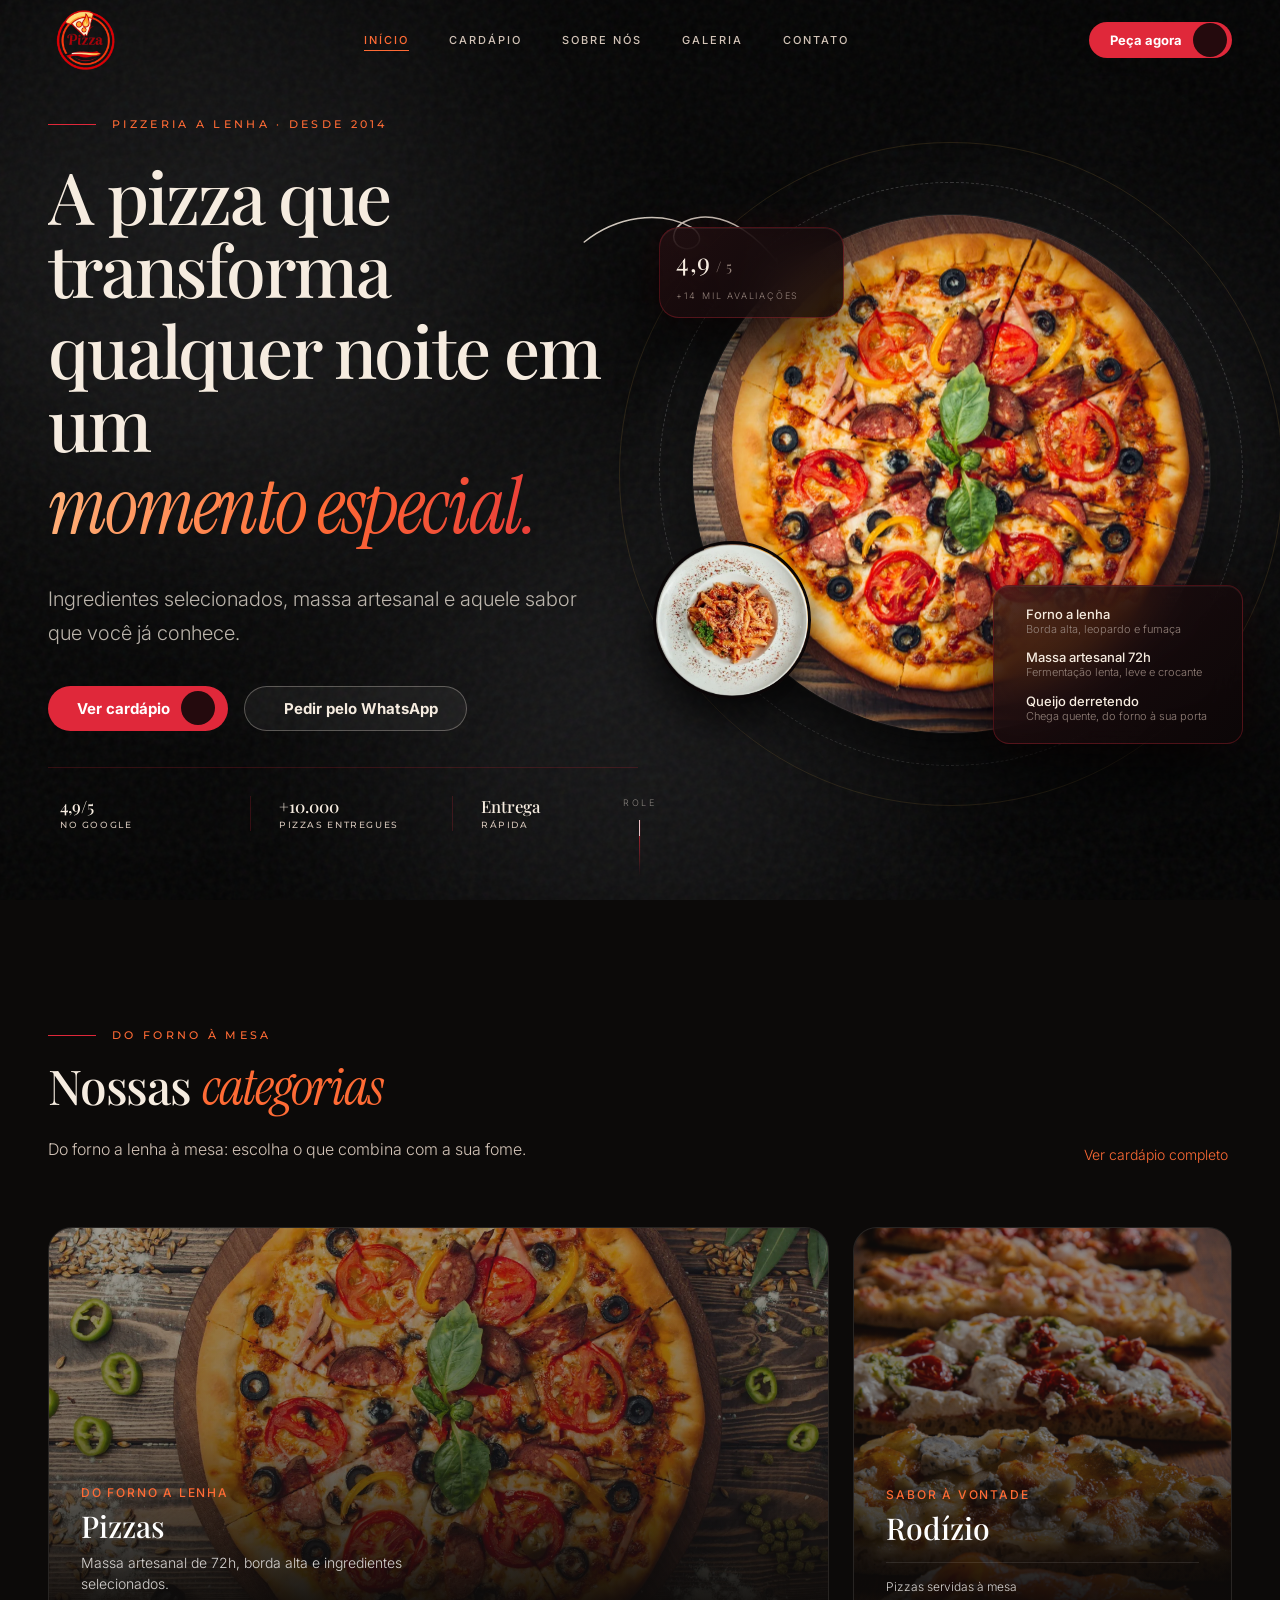
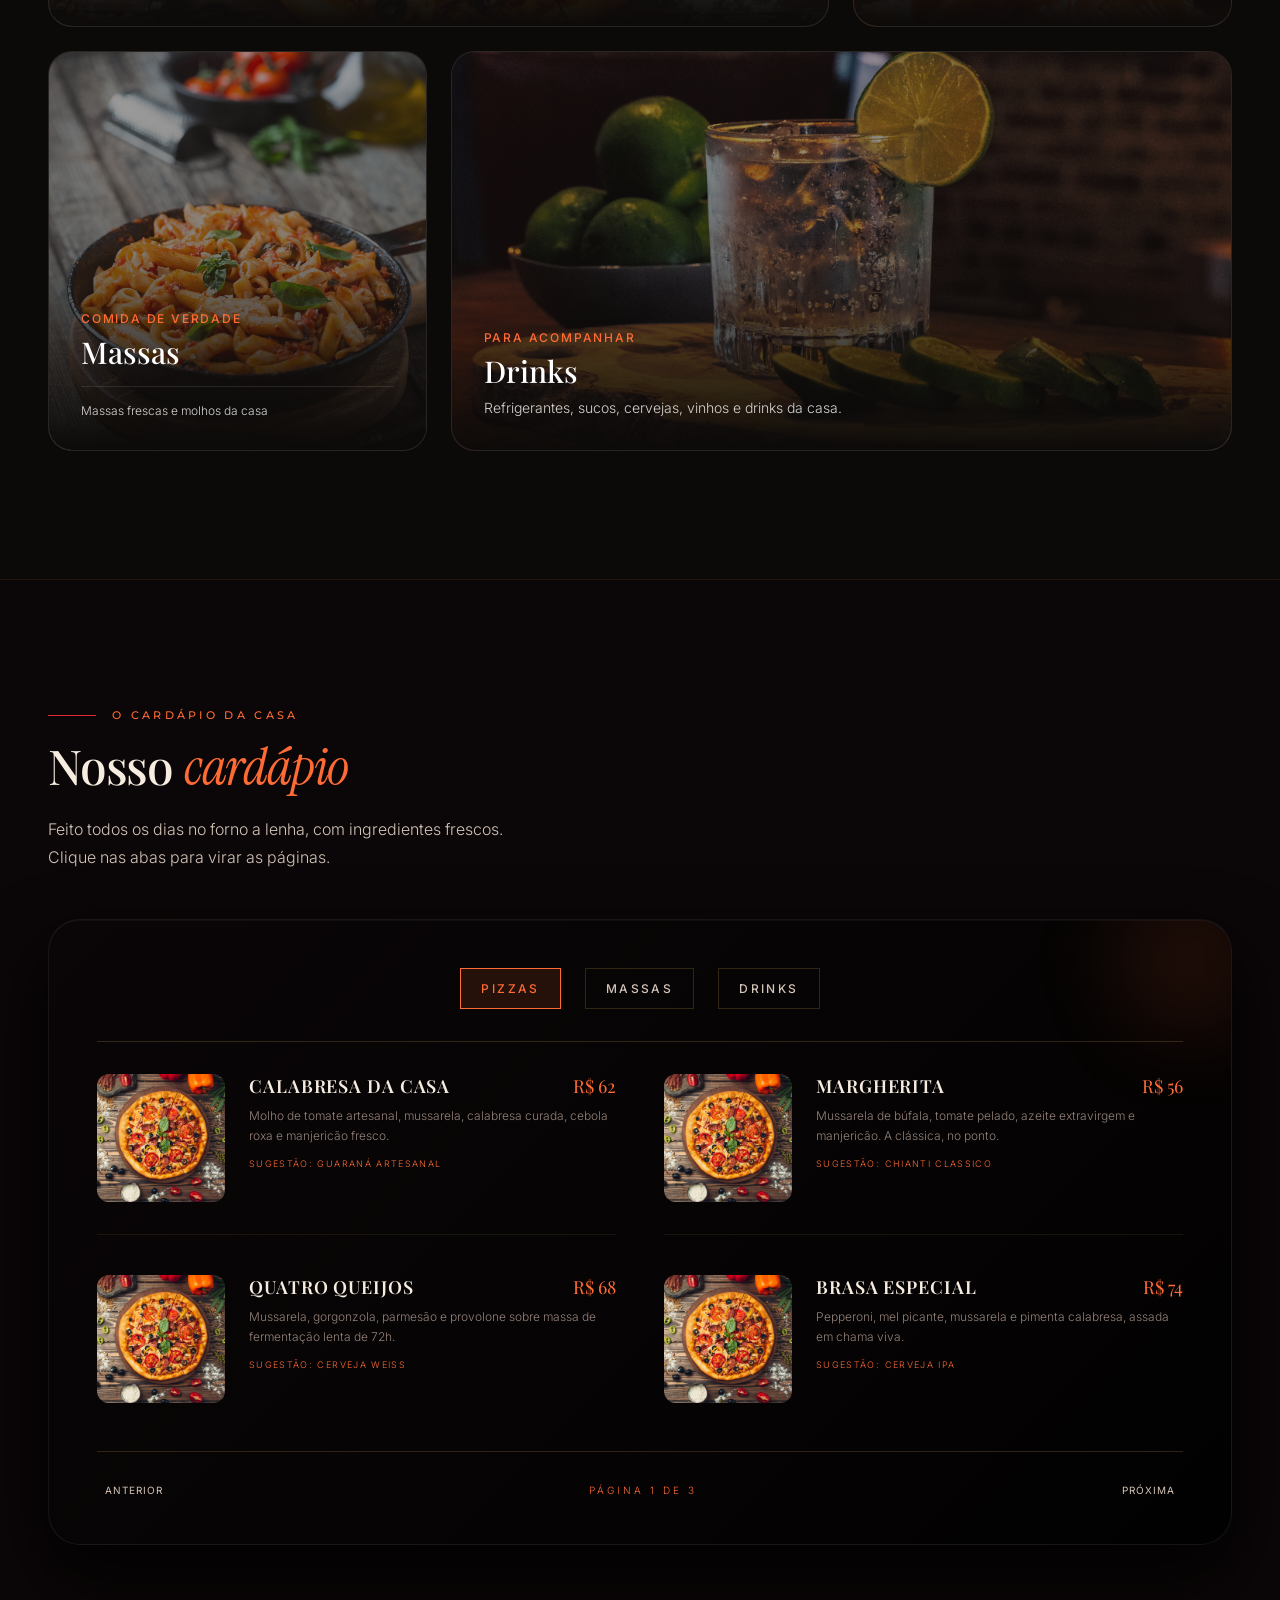
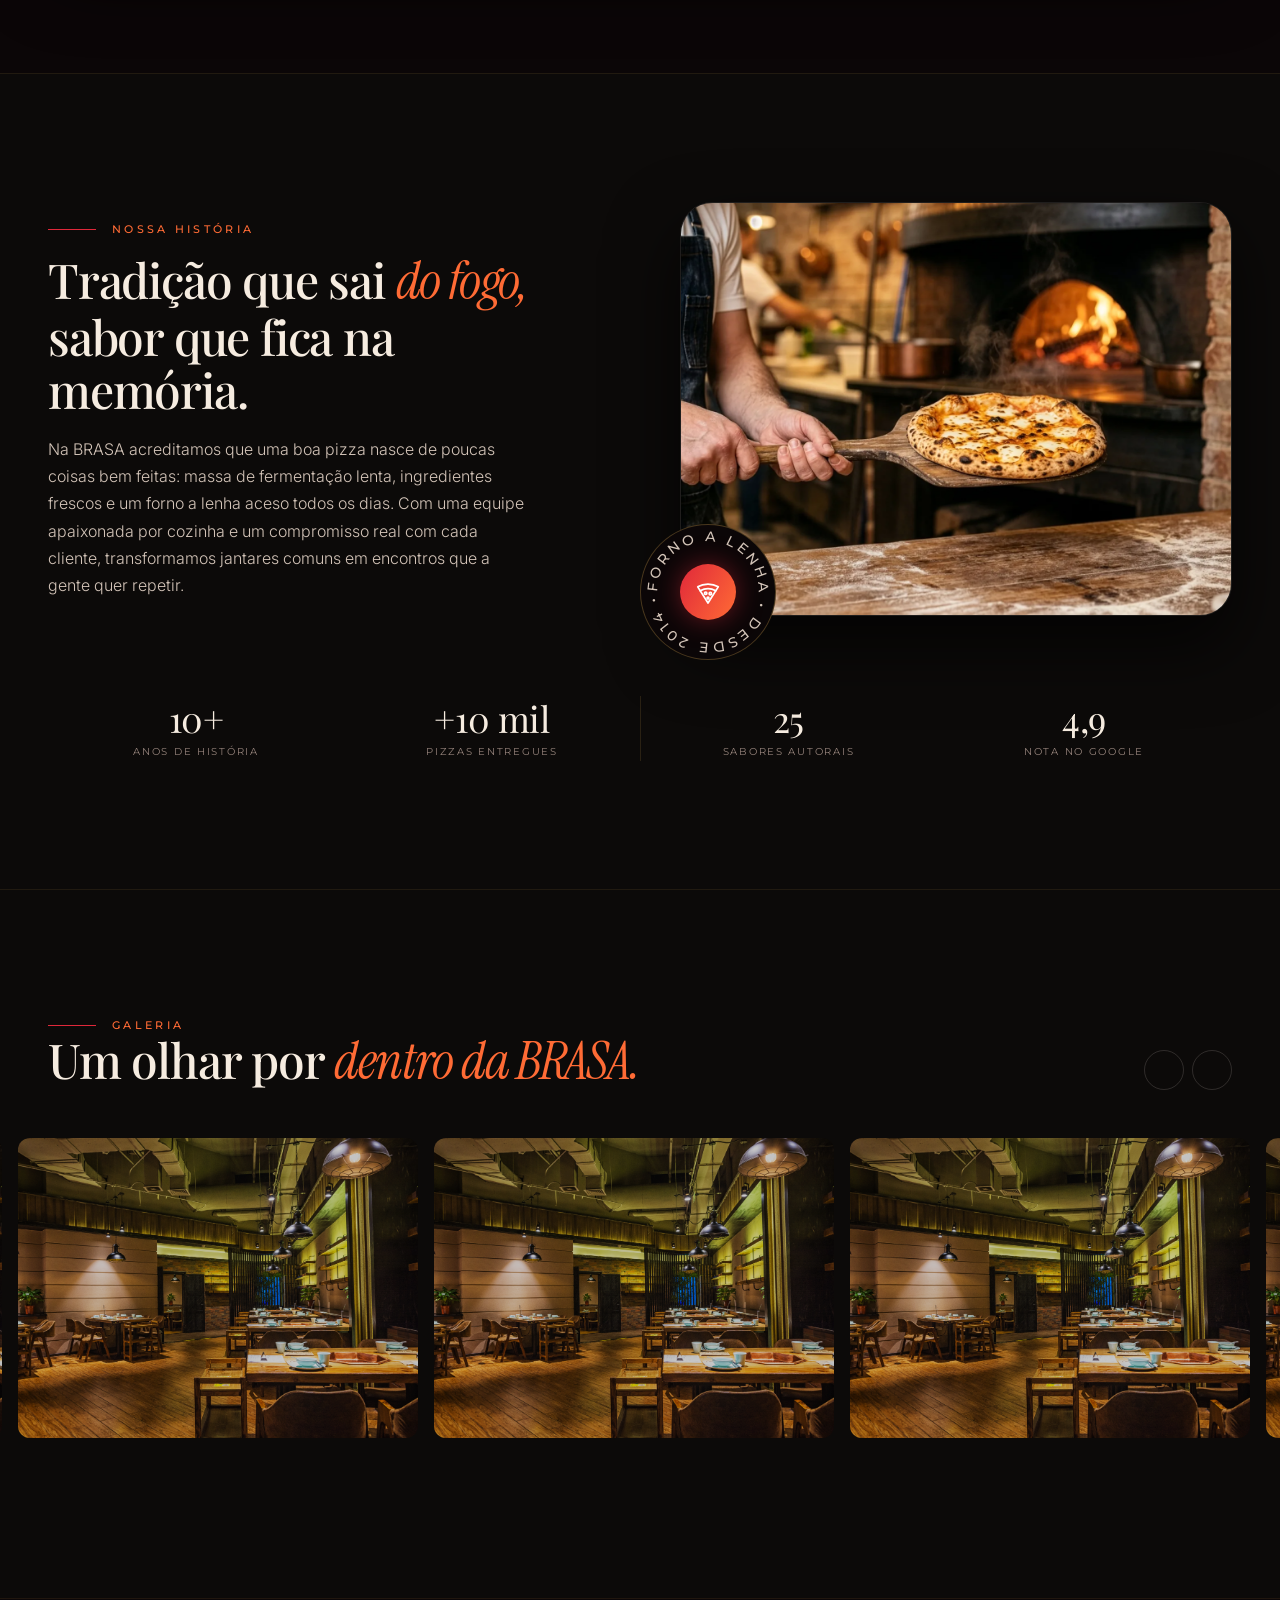
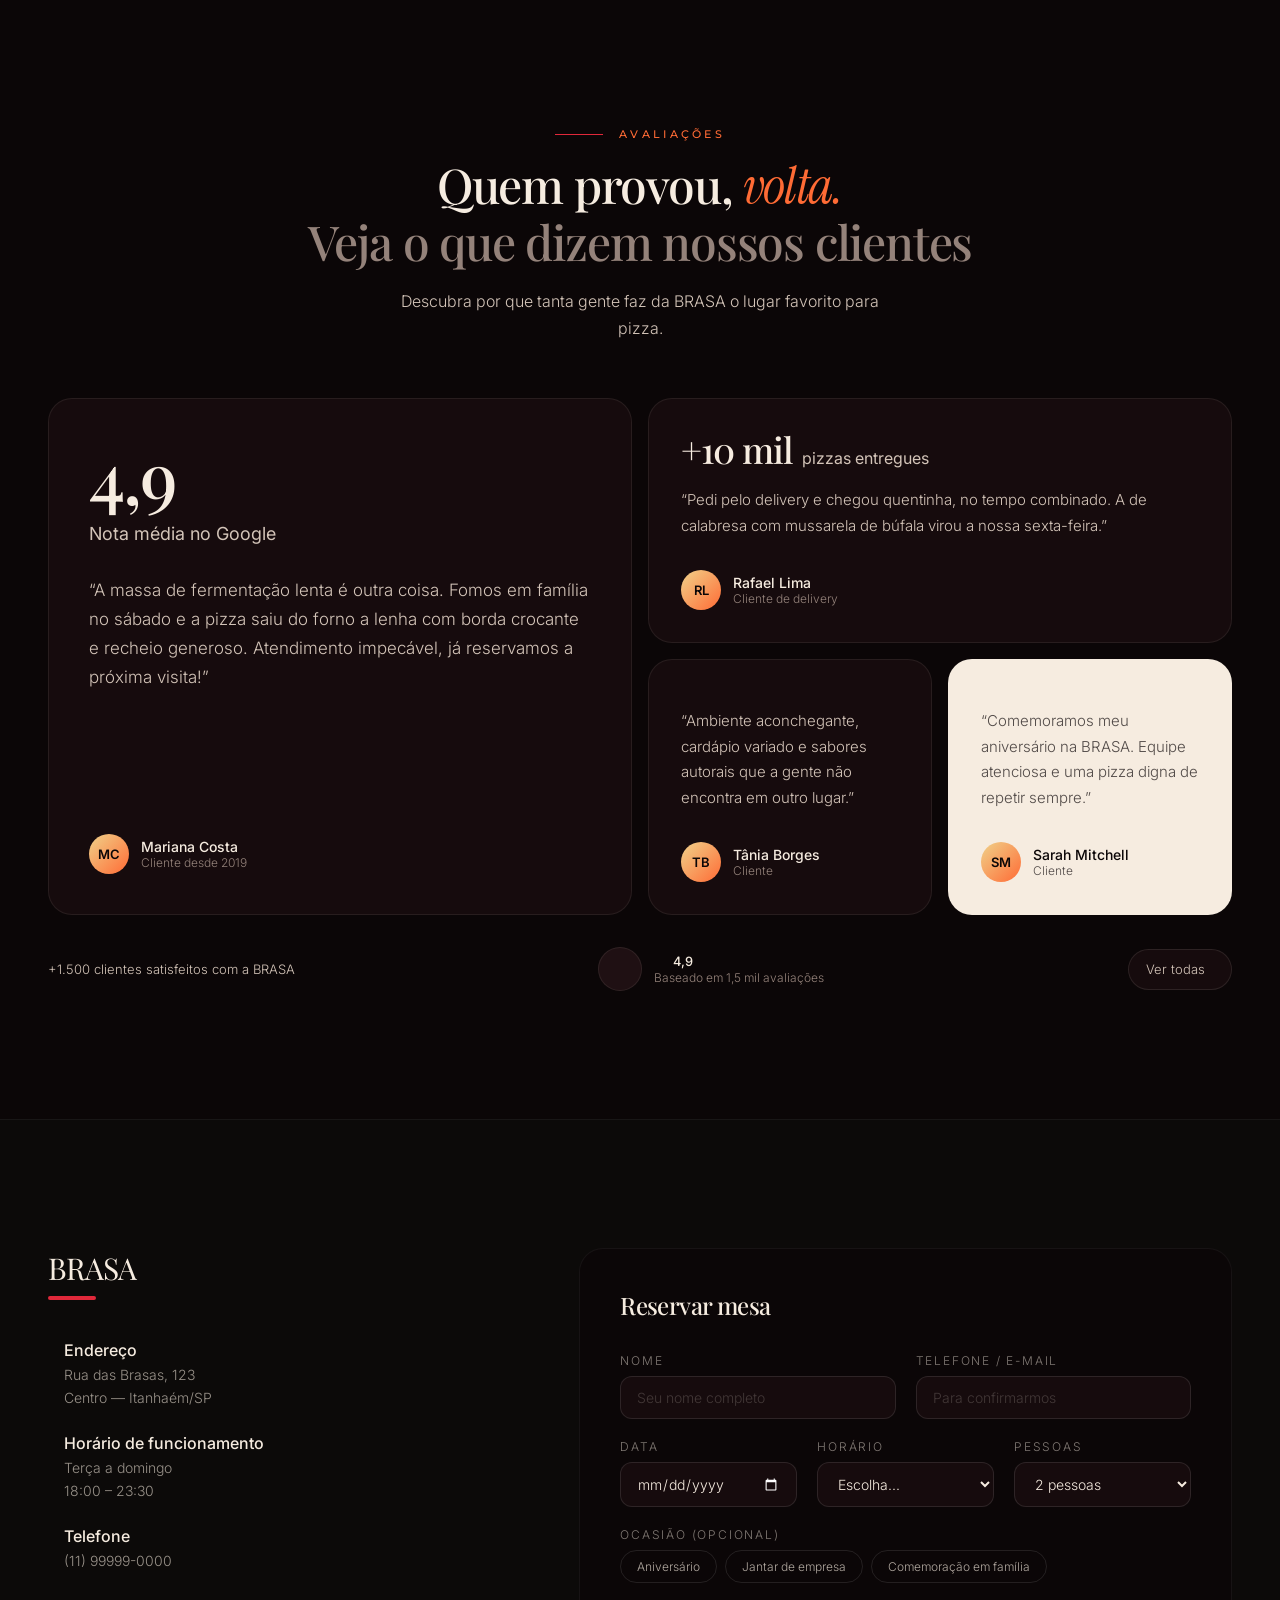
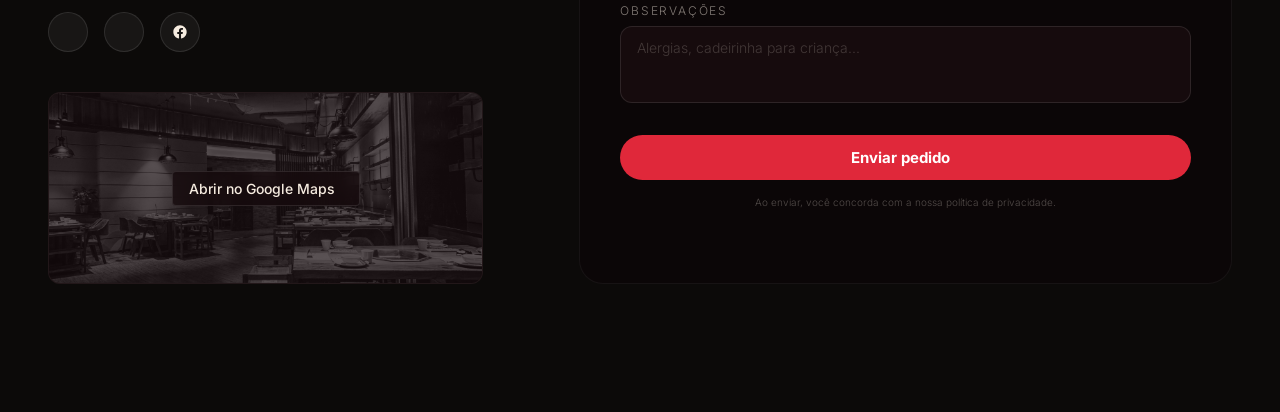
==== index.html @ 49807214 "primeiro commit" ====
<!DOCTYPE html>
<html lang="pt-BR">

<head>
    <meta charset="utf-8" />
    <meta name="viewport" content="width=device-width, initial-scale=1" />
    <title>BRASA — Pizzeria a lenha</title>
    <meta name="description"
        content="A pizza que transforma qualquer noite em um momento especial. Massa artesanal, ingredientes selecionados e entrega rápida." />
    <meta name="theme-color" content="#0B0607" />
    <link rel="preconnect" href="https://fonts.googleapis.com" />
    <link rel="preconnect" href="https://fonts.gstatic.com" crossorigin />
    <link
        href="https://fonts.googleapis.com/css2?family=Playfair+Display:ital,wght@0,400;0,500;0,600;1,400;1,500&family=Instrument+Serif:ital@0;1&family=Montserrat:wght@500;600&family=Inter:wght@300;400;500;600&display=swap"
        rel="stylesheet" />
    <script src="templates/balkan-cuisine-80.aura.build/assets/851bed7af266f96a_iconify-icon.min.js"></script>

    <style>
        /* ===== TOKENS (design_system.html) ===== */
        :root {
            --charcoal: 11 6 7;
            --surface: 22 11 13;
            --surface2: 31 16 19;
            --ember: 224 40 58;
            --wine: 122 15 28;
            --brasa: 255 107 53;
            --cream: 246 236 224;
            --creamDim: 211 196 184;
            --muted: 148 130 122;
            --gold: 216 169 79;
            --goldSoft: 240 210 138;
            --ease-luxe: cubic-bezier(0.16, 1, 0.3, 1);
        }

        * {
            box-sizing: border-box;
            margin: 0;
            padding: 0;
            -webkit-tap-highlight-color: transparent
        }

        html {
            background: rgb(var(--charcoal));
            scroll-behavior: smooth
        }

        body {
            background: rgb(var(--charcoal));
            color: rgb(var(--cream));
            font-family: 'Inter', system-ui, sans-serif;
            font-weight: 300;
            -webkit-font-smoothing: antialiased;
            overflow-x: hidden
        }

        a {
            color: inherit;
            text-decoration: none
        }

        ::selection {
            background: rgb(var(--ember));
            color: rgb(var(--cream))
        }

        :focus-visible {
            outline: 2px solid rgb(var(--brasa));
            outline-offset: 3px;
            border-radius: 6px
        }

        .container {
            max-width: 1400px;
            margin: 0 auto;
            padding: 0 clamp(1.5rem, 4vw, 3rem)
        }

        /* ===== BOTÕES ===== */
        .btn {
            position: relative;
            display: inline-flex;
            align-items: center;
            justify-content: center;
            gap: .7rem;
            cursor: pointer;
            user-select: none;
            white-space: nowrap;
            font-family: 'Inter', sans-serif;
            font-weight: 700;
            font-size: 15px;
            line-height: 1;
            border: 1px solid transparent;
            border-radius: 100px;
            transition: all .2s
        }

        .btn:active {
            transform: scale(.95)
        }

        .btn iconify-icon {
            transition: transform .3s ease-in-out
        }

        .btn:hover iconify-icon {
            transform: translateX(5px)
        }

        .btn-sm {
            padding: 10px 20px;
            font-size: 13px
        }

        .btn-lg {
            padding: 14px 28px
        }

        .btn-fire {
            color: #fff;
            background: #E0283A
        }

        .btn-fire:hover {
            background: #c81f31
        }

        .btn-glass {
            border: 1px solid rgba(246, 236, 224, .3);
            background: rgba(255, 255, 255, .05);
            backdrop-filter: blur(10px);
            -webkit-backdrop-filter: blur(10px);
            color: rgb(var(--cream))
        }

        .btn-glass:hover {
            background: rgb(var(--cream));
            color: rgb(var(--charcoal));
            border-color: rgb(var(--cream));
        }

        .btn-glass iconify-icon {
            font-size: 1.25rem;
            color: #3DBE8B;
            transition: color .3s
        }

        .btn-glass:hover iconify-icon {
            color: #1a9c68
        }

        .arrow-dot {
            display: inline-flex;
            align-items: center;
            justify-content: center;
            width: 2.1rem;
            height: 2.1rem;
            margin: -.6rem -1rem -.6rem 0;
            border-radius: 9999px;
            background: rgba(11, 6, 7, .88);
            color: #fff;
            transition: background .3s, color .3s
        }

        .btn:hover .arrow-dot {
            background: #fff;
            color: rgb(var(--ember))
        }

        .btn:hover .arrow-dot iconify-icon {
            transform: none
        }

        /* ===== NAVBAR ===== */
        #navbar {
            position: fixed;
            top: 0;
            left: 0;
            width: 100%;
            z-index: 50;
            border-bottom: 1px solid transparent;
            transition: background .4s, border-color .4s, backdrop-filter .4s
        }

        #navbar.scrolled {
            background: rgba(11, 6, 7, .86);
            backdrop-filter: blur(14px);
            -webkit-backdrop-filter: blur(14px);
            border-color: rgba(255, 255, 255, .06)
        }

        .nav-inner {
            height: 5rem;
            display: flex;
            align-items: center;
            justify-content: space-between
        }

        .logo {
            display: flex;
            align-items: center;
            gap: .75rem
        }

        .logo img {
            width: 4.75rem;
            height: 4.75rem;
            transition: transform .5s var(--ease-luxe)
        }

        .logo:hover img {
            transform: scale(1.08) rotate(-6deg)
        }

        .logo b {
            display: block;
            font-family: 'Playfair Display', serif;
            font-weight: 400;
            font-size: 1.125rem;
            letter-spacing: .28em;
            text-transform: uppercase
        }

        .logo small {
            display: block;
            font-size: 7.5px;
            letter-spacing: .38em;
            text-transform: uppercase;
            color: rgb(var(--brasa));
            margin-top: .3rem
        }

        .nav-links {
            display: none;
            gap: 2.5rem
        }

        .side-link {
            position: relative;
            font-size: 11px;
            letter-spacing: .18em;
            text-transform: uppercase;
            font-weight: 500;
            color: rgb(var(--creamDim));
            transition: color .3s
        }

        .side-link::after {
            content: "";
            position: absolute;
            left: 0;
            bottom: -4px;
            height: 1px;
            width: 0;
            background: rgb(var(--brasa));
            transition: width .3s
        }

        .side-link:hover,
        .side-link.active {
            color: rgb(var(--brasa))
        }

        .side-link:hover::after,
        .side-link.active::after {
            width: 100%
        }

        .nav-cta {
            display: none
        }

        .menu-btn {
            background: none;
            border: 0;
            color: rgb(var(--cream));
            font-size: 1.6rem;
            padding: .5rem;
            cursor: pointer;
            display: flex
        }

        @media(min-width:1024px) {
            .nav-links {
                display: flex
            }

            .menu-btn {
                display: none
            }
        }

        @media(min-width:640px) {
            .nav-cta {
                display: inline-flex
            }
        }

        /* ===== HERO ===== */
        .hero {
            position: relative;
            background: #0a0a0a;
            min-height: 100vh;
            width: 100%;
            overflow: hidden;
            display: flex;
            align-items: center;
            padding: 7rem 0 4rem
        }

        .hero-bg {
            position: absolute;
            inset: 0;
            z-index: 0;
            overflow: hidden
        }

        .aur {
            position: absolute;
            border-radius: 50%;
            filter: blur(110px);
            mix-blend-mode: screen;
            will-change: transform
        }

        .aur.a {
            width: 46vw;
            height: 46vw;
            max-width: 640px;
            max-height: 640px;
            left: -8%;
            top: -10%;
            background: #4a4a4d;
            opacity: .32;
            animation: driftA 22s ease-in-out infinite alternate
        }

        .aur.b {
            width: 38vw;
            height: 38vw;
            max-width: 520px;
            max-height: 520px;
            right: -6%;
            top: 25%;
            background: #2e2e31;
            opacity: .5;
            animation: driftB 28s ease-in-out infinite alternate
        }

        .aur.c {
            width: 42vw;
            height: 42vw;
            max-width: 580px;
            max-height: 580px;
            left: 30%;
            bottom: -18%;
            background: #3a3a3d;
            opacity: .5;
            animation: driftC 25s ease-in-out infinite alternate
        }

        @keyframes driftA {
            to {
                transform: translate(18vw, 14vh) scale(1.25)
            }
        }

        @keyframes driftB {
            from {
                transform: scale(1.1)
            }

            to {
                transform: translate(-16vw, -10vh) scale(.85)
            }
        }

        @keyframes driftC {
            from {
                transform: scale(.9)
            }

            to {
                transform: translate(-14vw, -12vh) scale(1.3)
            }
        }

        .hero-bg::after {
            content: "";
            position: absolute;
            inset: 0;
            background: radial-gradient(ellipse at 30% 50%, transparent 0, rgba(0, 0, 0, .6) 100%)
        }

        .ember-dot {
            position: absolute;
            bottom: -12px;
            border-radius: 50%;
            background: radial-gradient(circle, #e8e8e8 0%, #8a8a8d 45%, rgba(120, 120, 125, 0) 72%);
            opacity: 0;
            animation: emberRise linear infinite;
            z-index: 1
        }

        @keyframes emberRise {
            0% {
                transform: translate3d(0, 0, 0) scale(1);
                opacity: 0
            }

            10% {
                opacity: .95
            }

            70% {
                opacity: .5
            }

            100% {
                transform: translate3d(var(--dx, 30px), -105vh, 0) scale(.2);
                opacity: 0
            }
        }

        .grain {
            position: absolute;
            inset: 0;
            pointer-events: none;
            z-index: 2;
            opacity: .05;
            background-image: url("data:image/svg+xml,%3Csvg viewBox='0 0 200 200' xmlns='http://www.w3.org/2000/svg'%3E%3Cfilter id='n'%3E%3CfeTurbulence type='fractalNoise' baseFrequency='0.65' numOctaves='3'/%3E%3C/filter%3E%3Crect width='100%25' height='100%25' filter='url(%23n)'/%3E%3C/svg%3E")
        }

        .hero-grid {
            position: relative;
            z-index: 10;
            display: grid;
            grid-template-columns: 1fr;
            gap: 3.5rem;
            align-items: center
        }

        @media(min-width:1024px) {
            .hero-grid {
                grid-template-columns: 1.05fr 1fr;
                gap: 2rem
            }
        }

        .hero-text {
            display: flex;
            flex-direction: column;
            align-items: flex-start;
            gap: 1.75rem
        }

        .eyebrow {
            display: flex;
            align-items: center;
            gap: 1rem
        }

        .eyebrow i {
            display: block;
            width: 3rem;
            height: 1px;
            background: rgb(var(--ember))
        }

        .eyebrow span {
            font-family: 'Montserrat', sans-serif;
            font-weight: 500;
            font-size: .6875rem;
            letter-spacing: .3em;
            text-transform: uppercase;
            color: rgb(var(--brasa))
        }

        h1 {
            font-family: 'Playfair Display', Georgia, serif;
            font-weight: 500;
            font-size: clamp(2.6rem, 5.6vw, 5rem);
            line-height: 1.02;
            letter-spacing: -.03em
        }

        h1 .line {
            display: block;
            overflow: hidden;
            padding-bottom: .1em
        }

        h1 .line>span {
            display: block;
            transform: translateY(110%);
            animation: lineUp 1.1s var(--ease-luxe) forwards
        }

        h1 .line:nth-child(2)>span {
            animation-delay: .12s
        }

        h1 .line:nth-child(3)>span {
            animation-delay: .24s
        }

        @keyframes lineUp {
            to {
                transform: none
            }
        }

        .text-fire {
            font-family: 'Instrument Serif', serif;
            font-style: italic;
            font-weight: 400;
            font-size: 1.1em;
            padding-right: .1em;
            background: linear-gradient(100deg, #FFB27A 0%, #FF6B35 25%, #E0283A 55%, #FF6B35 80%, #FFB27A 100%);
            background-size: 220% 100%;
            -webkit-background-clip: text;
            background-clip: text;
            color: transparent;
            animation: fireShift 6s linear infinite
        }

        @keyframes fireShift {
            to {
                background-position: -220% 0
            }
        }

        .hero-sub {
            font-size: clamp(1.05rem, 1.6vw, 1.25rem);
            line-height: 1.7;
            color: rgba(246, 236, 224, .75);
            max-width: 34rem
        }

        .hero-ctas {
            display: flex;
            flex-direction: column;
            gap: 1rem;
            width: 100%;
            padding-top: .5rem
        }

        @media(min-width:560px) {
            .hero-ctas {
                flex-direction: row;
                width: auto
            }
        }

        .fade {
            opacity: 0;
            transform: translateY(20px);
            animation: fadeUp .9s var(--ease-luxe) forwards
        }

        @keyframes fadeUp {
            to {
                opacity: 1;
                transform: none
            }
        }

        .stats {
            display: grid;
            grid-template-columns: repeat(3, 1fr);
            gap: 1rem;
            width: 100%;
            max-width: 38rem;
            padding-top: 1.75rem;
            margin-top: .5rem;
            border-top: 1px solid rgba(224, 40, 58, .2)
        }

        .stat {
            display: flex;
            align-items: center;
            gap: .75rem
        }

        .stat+.stat {
            border-left: 1px solid rgba(224, 40, 58, .2);
            padding-left: 1rem
        }

        .stat iconify-icon {
            font-size: 1.5rem;
            color: rgb(var(--gold));
            flex-shrink: 0
        }

        .stat strong {
            display: block;
            font-family: 'Playfair Display', serif;
            font-weight: 500;
            font-size: 1.05rem;
            color: rgb(var(--cream));
            line-height: 1.2;
            white-space: nowrap
        }

        .stat span {
            display: block;
            font-family: 'Montserrat', sans-serif;
            font-weight: 500;
            font-size: .56rem;
            letter-spacing: .18em;
            text-transform: uppercase;
            color: rgb(var(--creamDim));
            margin-top: .2rem;
            line-height: 1.3
        }

        @media(max-width:520px) {
            .stats {
                grid-template-columns: 1fr;
                gap: .9rem
            }

            .stat+.stat {
                border-left: 0;
                padding-left: 0
            }
        }

        /* ===== VISUAL ===== */
        .hero-visual {
            position: relative;
            display: flex;
            justify-content: center;
            align-items: center
        }

        .visual-box {
            position: relative;
            width: 100%;
            max-width: 600px;
            aspect-ratio: 1
        }

        .ring {
            position: absolute;
            border-radius: 50%;
            pointer-events: none
        }

        .ring.r1 {
            inset: -2%;
            border: 1px dashed rgba(255, 255, 255, .18);
            animation: spin 70s linear infinite
        }

        .ring.r2 {
            inset: -9%;
            border: 1px solid rgba(216, 169, 79, .14);
            animation: spin 100s linear infinite reverse
        }

        .ring.glow {
            inset: 6%;
            box-shadow: 0 0 120px 10px rgba(255, 255, 255, .08);
            animation: pulse 4s ease-in-out infinite
        }

        @keyframes pulse {
            50% {
                box-shadow: 0 0 160px 25px rgba(255, 255, 255, .14)
            }
        }

        @keyframes spin {
            to {
                transform: rotate(360deg)
            }
        }

        .plate {
            position: absolute;
            inset: 4%;
            border-radius: 50%;
            overflow: hidden;
            box-shadow: 0 40px 80px -10px rgba(0, 0, 0, .85), 0 0 0 1px rgba(255, 255, 255, .08);
            background: #000
        }

        .plate img {
            width: 100%;
            height: 100%;
            object-fit: cover;
            transform: scale(1.28);
            transform-origin: 51% 48%
        }

        .plate::after {
            content: "";
            position: absolute;
            inset: 0;
            border-radius: 50%;
            box-shadow: inset 0 0 80px rgba(11, 6, 7, .55), inset 0 0 0 1px rgba(255, 255, 255, .08)
        }

        .arrow-hand {
            position: absolute;
            left: -16%;
            top: 3%;
            width: 38%;
            color: rgba(246, 236, 224, .85);
            pointer-events: none;
            display: none
        }

        @media(min-width:1024px) {
            .arrow-hand {
                display: block
            }
        }

        .arrow-hand path {
            stroke-dasharray: 400;
            stroke-dashoffset: 400;
            animation: draw 2.2s .9s var(--ease-luxe) forwards
        }

        @keyframes draw {
            to {
                stroke-dashoffset: 0
            }
        }

        .glass-card {
            background: linear-gradient(135deg, rgba(38, 14, 17, .72) 0%, rgba(12, 6, 7, .86) 100%);
            border: 1px solid rgba(224, 40, 58, .28);
            box-shadow: 0 30px 70px rgba(0, 0, 0, .8), inset 0 1px 0 rgba(255, 255, 255, .06), 0 0 40px rgba(224, 40, 58, .07);
            backdrop-filter: blur(20px);
            -webkit-backdrop-filter: blur(20px)
        }

        .chip {
            position: absolute;
            animation: float 7s ease-in-out infinite
        }

        @keyframes float {

            0%,
            100% {
                transform: translateY(0)
            }

            50% {
                transform: translateY(-12px)
            }
        }

        .chip.rating {
            left: -2%;
            top: 6%;
            padding: 1rem;
            border-radius: 20px;
            width: 185px;
            animation-delay: -2s
        }

        .chip.rating h3 {
            font-family: 'Playfair Display', serif;
            font-weight: 400;
            font-size: 1.6rem;
            letter-spacing: .03em
        }

        .chip.rating h3 small {
            font-size: .9rem;
            color: rgb(var(--muted))
        }

        .stars {
            display: flex;
            gap: 2px;
            color: rgb(var(--gold));
            margin-top: .25rem;
            font-size: .85rem
        }

        .chip.rating p {
            font-size: 9px;
            letter-spacing: .2em;
            text-transform: uppercase;
            color: rgb(var(--muted));
            margin-top: .5rem
        }

        .chip.list {
            right: -2%;
            bottom: 2%;
            padding: 1.25rem;
            border-radius: 1rem;
            width: 250px;
            display: flex;
            flex-direction: column;
            gap: .85rem
        }

        .li {
            display: flex;
            gap: .75rem;
            align-items: flex-start
        }

        .li iconify-icon {
            font-size: 1.25rem;
            margin-top: 2px
        }

        .li b {
            display: block;
            font-size: 13px;
            font-weight: 500;
            color: rgb(var(--cream))
        }

        .li small {
            display: block;
            font-size: 11px;
            color: rgb(var(--muted));
            font-weight: 300
        }

        .chip.mini {
            left: -3%;
            bottom: 10%;
            width: 28%;
            aspect-ratio: 1;
            border-radius: 50%;
            overflow: hidden;
            border: 3px solid rgb(var(--charcoal));
            background: transparent;
            box-shadow: 0 20px 40px rgba(0, 0, 0, .7);
            animation-duration: 8s
        }

        .chip.mini img {
            width: 100%;
            height: 100%;
            object-fit: cover;
            object-position: center
        }

        @media(max-width:640px) {
            .chip.list {
                width: 210px;
                right: 0;
                padding: 1rem
            }

            .chip.rating {
                width: 160px;
                left: 0
            }

            .chip.mini {
                display: none
            }
        }


        .scroll-hint {
            position: absolute;
            bottom: 1.5rem;
            left: 50%;
            transform: translateX(-50%);
            z-index: 10;
            display: none;
            flex-direction: column;
            align-items: center;
            gap: .75rem;
            color: rgba(246, 236, 224, .5);
            font-size: 9px;
            letter-spacing: .3em;
            text-transform: uppercase;
            transition: color .3s
        }

        .scroll-hint:hover {
            color: rgb(var(--brasa))
        }

        .scroll-hint i {
            display: block;
            position: relative;
            overflow: hidden;
            width: 1px;
            height: 3.5rem;
            background: linear-gradient(to bottom, rgb(var(--ember)), transparent)
        }

        .scroll-hint i::after {
            content: "";
            position: absolute;
            left: 0;
            top: 0;
            width: 100%;
            height: 1rem;
            background: rgba(255, 255, 255, .8);
            animation: scrollDot 2s ease-in-out infinite
        }

        @keyframes scrollDot {
            0% {
                transform: translateY(-100%)
            }

            100% {
                transform: translateY(400%)
            }
        }

        @media(min-width:1024px) and (min-height:760px) {
            .scroll-hint {
                display: flex
            }
        }

        /* mobile drawer */
        #drawer {
            position: fixed;
            inset: 0;
            z-index: 60;
            background: rgb(var(--charcoal));
            transform: translateX(100%);
            transition: transform .5s var(--ease-luxe);
            display: flex;
            flex-direction: column;
            justify-content: space-between;
            padding: 7rem 2rem 2rem
        }

        #drawer.open {
            transform: none
        }

        #drawer nav {
            display: flex;
            flex-direction: column;
            gap: 1.25rem
        }

        #drawer nav a {
            font-family: 'Playfair Display', serif;
            font-size: 15px;
            text-transform: uppercase;
            letter-spacing: .1em;
            transition: color .3s
        }

        #drawer nav a:hover {
            color: rgb(var(--brasa))
        }

        #drawer .close {
            position: absolute;
            top: 1.5rem;
            right: 1.5rem
        }

        /* ===== CATEGORIAS (bento) ===== */
        .categorias {
            position: relative;
            background: #0c0a09;
            padding: clamp(6rem, 10vw, 8rem) 0
        }

        .cat-head {
            display: flex;
            flex-direction: column;
            justify-content: space-between;
            align-items: flex-start;
            gap: 1.5rem;
            margin-bottom: 4rem
        }

        /* ===== TÍTULOS E TEXTOS PADRÃO DAS SEÇÕES ===== */
        .sec-title {
            font-family: 'Playfair Display', serif;
            font-weight: 500;
            font-size: clamp(2.25rem, 4vw, 3rem);
            line-height: 1.1;
            letter-spacing: -.025em;
            margin-top: 1rem
        }

        .sec-title em {
            font-family: 'Instrument Serif', serif;
            font-style: italic;
            font-weight: 400;
            font-size: 1.1em;
            color: rgb(var(--brasa))
        }

        .sec-sub {
            font-size: 1rem;
            font-weight: 300;
            line-height: 1.7;
            color: rgb(var(--creamDim));
            max-width: 30rem;
            margin-top: 1.25rem
        }

        .cat-link {
            display: inline-flex;
            align-items: center;
            gap: .25rem;
            font-size: .875rem;
            color: rgb(var(--brasa));
            transition: color .3s
        }

        .cat-link:hover {
            color: rgb(var(--goldSoft))
        }

        .cat-link iconify-icon {
            transition: transform .3s
        }

        .cat-link:hover iconify-icon {
            transform: translate(2px, -2px)
        }

        .cat-grid {
            display: grid;
            grid-template-columns: 1fr;
            grid-auto-rows: 400px;
            gap: 1.5rem
        }

        .cat-card {
            position: relative;
            display: block;
            border-radius: 1.5rem;
            overflow: hidden;
            background: #1c1917;
            border: 1px solid rgba(255, 255, 255, .05)
        }

        .cat-card>img {
            position: absolute;
            inset: 0;
            width: 100%;
            height: 100%;
            object-fit: cover;
            opacity: .6;
            transition: transform .7s ease
        }

        .cat-card:hover>img {
            transform: scale(1.05)
        }

        .cat-card::before {
            content: "";
            position: absolute;
            inset: 0;
            z-index: 1;
            background: linear-gradient(to top, #0c0a09 0%, rgba(12, 10, 9, .2) 50%, transparent 100%)
        }

        .cat-body {
            position: absolute;
            z-index: 2;
            left: 0;
            bottom: 0;
            width: 100%;
            padding: 2rem
        }

        .cat-tag {
            display: block;
            font-family: 'Inter', sans-serif;
            font-weight: 500;
            font-size: .75rem;
            letter-spacing: .15em;
            text-transform: uppercase;
            color: rgb(var(--brasa));
            margin-bottom: .5rem
        }

        .cat-body h3 {
            font-family: 'Playfair Display', serif;
            font-weight: 500;
            font-size: 1.875rem;
            color: #fff;
            margin-bottom: .5rem;
            line-height: 1.2
        }

        .cat-body p {
            font-size: .875rem;
            color: #d6d3d1;
            max-width: 24rem;
            line-height: 1.5
        }

        .cat-foot {
            display: flex;
            justify-content: space-between;
            align-items: center;
            margin-top: 1rem;
            padding-top: 1rem;
            border-top: 1px solid rgba(255, 255, 255, .1);
            font-size: .75rem;
            color: #d6d3d1
        }

        .cat-foot iconify-icon {
            font-size: 1.25rem;
            color: rgb(var(--brasa));
            transition: transform .3s
        }

        .cat-card:hover .cat-foot iconify-icon {
            transform: translate(2px, -2px)
        }

        @media(min-width:768px) {
            .cat-head {
                flex-direction: row;
                align-items: flex-end
            }

            .cat-grid {
                grid-template-columns: repeat(3, 1fr)
            }

            .cat-wide {
                grid-column: span 2
            }
        }

        /* ===== CARDÁPIO (livro com abas) ===== */
        .cardapio {
            position: relative;
            background: rgb(var(--charcoal));
            padding: clamp(6rem, 10vw, 8rem) 0;
            border-top: 1px solid rgba(216, 169, 79, .1)
        }

        .card-head {
            display: flex;
            flex-direction: column;
            justify-content: space-between;
            gap: 1.5rem;
            margin-bottom: 3rem
        }

        .book {
            position: relative;
            overflow: hidden;
            border-radius: 32px;
            padding: clamp(1.5rem, 4vw, 3rem)
        }

        .book.glass-card {
            background: linear-gradient(135deg, #0a0607 0%, #020101 100%);
            border-color: rgba(255, 255, 255, .07);
            box-shadow: 0 30px 70px rgba(0, 0, 0, .85), inset 0 1px 0 rgba(255, 255, 255, .04)
        }

        .book::before {
            content: "";
            position: absolute;
            top: -2.5rem;
            right: -2.5rem;
            width: 10rem;
            height: 10rem;
            border-radius: 50%;
            background: rgba(255, 107, 53, .1);
            filter: blur(40px);
            pointer-events: none
        }

        .book-tabs {
            display: flex;
            flex-wrap: wrap;
            justify-content: center;
            gap: .75rem;
            padding-bottom: 2rem;
            margin-bottom: 2rem;
            border-bottom: 1px solid rgba(216, 169, 79, .2)
        }

        .book-tab {
            cursor: pointer;
            background: none;
            font-family: 'Inter', sans-serif;
            font-weight: 500;
            font-size: .65rem;
            letter-spacing: .2em;
            text-transform: uppercase;
            padding: .75rem 1.25rem;
            color: rgb(var(--creamDim));
            border: 1px solid rgba(216, 169, 79, .2);
            transition: all .3s
        }

        .book-tab:hover {
            color: rgb(var(--brasa));
            border-color: rgb(var(--brasa))
        }

        .book-tab.active {
            color: rgb(var(--brasa));
            border-color: rgb(var(--brasa));
            background: rgba(255, 107, 53, .12)
        }

        @media(min-width:768px) {
            .book-tab {
                font-size: .75rem
            }

            .book-tabs {
                gap: 1.5rem
            }
        }

        .book-pane {
            display: none;
            opacity: 0;
            transition: opacity .5s ease
        }

        .book-pane.show {
            display: block
        }

        .book-pane.in {
            opacity: 1
        }

        .dish-grid {
            display: grid;
            grid-template-columns: 1fr;
            gap: 2.5rem 3rem
        }

        .dish {
            display: flex;
            flex-direction: column;
            gap: 1.5rem;
            align-items: flex-start;
            padding-bottom: 2rem;
            border-bottom: 1px solid rgba(216, 169, 79, .1)
        }

        .dish img {
            width: 100%;
            height: 12rem;
            flex-shrink: 0;
            border-radius: 12px;
            object-fit: cover
        }

        .dish-info {
            flex-grow: 1;
            width: 100%;
            display: flex;
            flex-direction: column;
            gap: .5rem
        }

        .dish-top {
            display: flex;
            justify-content: space-between;
            align-items: baseline;
            gap: .5rem
        }

        .dish h3 {
            font-family: 'Playfair Display', serif;
            font-weight: 600;
            font-size: 1.125rem;
            letter-spacing: .05em;
            text-transform: uppercase
        }

        .dish-price {
            font-family: 'Playfair Display', serif;
            font-size: 1.125rem;
            color: rgb(var(--brasa));
            white-space: nowrap
        }

        .dish p {
            font-size: .75rem;
            font-weight: 300;
            line-height: 1.7;
            color: rgb(var(--muted))
        }

        .dish-tag {
            display: inline-block;
            margin-top: .25rem;
            font-size: 9px;
            letter-spacing: .15em;
            text-transform: uppercase;
            color: rgb(var(--brasa))
        }

        .dish:last-child {
            border-bottom: 0;
            padding-bottom: 0
        }

        @media(min-width:768px) {
            .card-head {
                flex-direction: row;
                align-items: flex-end
            }

            .dish {
                flex-direction: row
            }

            .dish img {
                width: 8rem;
                height: 8rem
            }
        }

        @media(min-width:1024px) {
            .dish-grid {
                grid-template-columns: 1fr 1fr
            }

            .dish:nth-last-child(2):nth-child(odd) {
                border-bottom: 0;
                padding-bottom: 0
            }
        }

        .book-foot {
            display: flex;
            align-items: center;
            justify-content: space-between;
            border-top: 1px solid rgba(216, 169, 79, .2);
            padding-top: 2rem;
            margin-top: 3rem
        }

        .book-nav {
            display: inline-flex;
            align-items: center;
            gap: .5rem;
            cursor: pointer;
            background: none;
            border: 0;
            font-family: 'Inter', sans-serif;
            font-size: 10px;
            letter-spacing: .1em;
            text-transform: uppercase;
            color: rgb(var(--creamDim));
            transition: color .3s
        }

        .book-nav:hover {
            color: rgb(var(--brasa))
        }

        .book-nav iconify-icon {
            font-size: 1rem
        }

        #book-indicator {
            font-size: 10px;
            letter-spacing: .3em;
            text-transform: uppercase;
            color: rgb(var(--brasa))
        }

        /* ===== SOBRE NÓS ===== */
        .sobre {
            position: relative;
            background: #0c0a09;
            padding: clamp(6rem, 10vw, 8rem) 0;
            border-top: 1px solid rgba(216, 169, 79, .1);
            overflow: hidden
        }

        .sobre-top {
            display: grid;
            grid-template-columns: 1fr;
            gap: 3rem;
            align-items: center
        }

        .sobre-img {
            position: relative;
            aspect-ratio: 4/3;
            border-radius: 2rem;
            overflow: visible
        }

        .sobre-img>img {
            width: 100%;
            height: 100%;
            object-fit: cover;
            border-radius: 2rem;
            border: 1px solid rgba(255, 255, 255, .08);
            box-shadow: 0 30px 70px rgba(0, 0, 0, .7)
        }

        .badge {
            position: absolute;
            left: -2.5rem;
            bottom: -2.5rem;
            width: 8.5rem;
            height: 8.5rem;
            border-radius: 50%;
            background: rgb(var(--charcoal));
            border: 1px solid rgba(216, 169, 79, .3);
            display: flex;
            align-items: center;
            justify-content: center
        }

        .badge>svg {
            position: absolute;
            inset: 0;
            width: 100%;
            height: 100%;
            animation: spin 22s linear infinite
        }

        .badge .icon-pizza {
            width: 1.75rem;
            height: 1.75rem
        }

        .badge text {
            font-family: 'Montserrat', sans-serif;
            font-weight: 500;
            font-size: 10.5px;
            letter-spacing: .2em;
            text-transform: uppercase;
            fill: rgb(var(--creamDim))
        }

        .badge span {
            width: 3.5rem;
            height: 3.5rem;
            border-radius: 50%;
            display: flex;
            align-items: center;
            justify-content: center;
            font-size: 1.6rem;
            color: #fff;
            background: linear-gradient(120deg, #E0283A, #FF6B35);
            box-shadow: 0 0 30px -5px rgba(224, 40, 58, .7)
        }

        .sobre-statement {
            max-width: 62rem;
            margin: clamp(6rem, 10vw, 9rem) auto 0;
            text-align: center;
            font-family: 'Inter', sans-serif;
            font-weight: 300;
            font-size: clamp(1.15rem, 2.1vw, 1.7rem);
            line-height: 1.55;
            color: rgb(var(--cream))
        }

        .sobre-statement .dim {
            color: rgb(var(--muted))
        }

        .sobre-statement .hl {
            color: rgb(var(--brasa))
        }

        .sobre-stats {
            display: grid;
            grid-template-columns: repeat(2, 1fr);
            gap: 2rem 0;
            margin-top: clamp(3rem, 6vw, 5rem);
            text-align: center
        }

        .sobre-stats>div {
            padding: .25rem 1rem
        }

        .sobre-stats>div:nth-child(even) {
            border-left: 1px solid rgba(216, 169, 79, .15)
        }

        .sobre-stats strong {
            display: block;
            font-family: 'Playfair Display', serif;
            font-weight: 400;
            font-size: clamp(1.75rem, 3vw, 2.25rem);
            letter-spacing: -.01em;
            line-height: 1;
            color: rgb(var(--cream))
        }

        .sobre-stats span {
            display: block;
            margin-top: .6rem;
            font-family: 'Montserrat', sans-serif;
            font-weight: 400;
            font-size: .6rem;
            letter-spacing: .18em;
            text-transform: uppercase;
            color: rgb(var(--muted))
        }

        /* ===== GALERIA ===== */
        .galeria {
            background: #0c0a09;
            padding: clamp(6rem, 10vw, 8rem) 0;
            border-top: 1px solid rgba(216, 169, 79, .1);
            overflow: hidden
        }

        .galeria-head {
            display: flex;
            justify-content: space-between;
            align-items: flex-end;
            gap: 1.5rem;
            margin-bottom: 3rem
        }

        .galeria-head .sec-title {
            margin-top: 0
        }

        .galeria-ctrl {
            display: none;
            gap: .5rem
        }

        .galeria-ctrl button {
            width: 2.5rem;
            height: 2.5rem;
            border-radius: 50%;
            border: 1px solid rgba(246, 236, 224, .15);
            background: none;
            cursor: pointer;
            display: flex;
            align-items: center;
            justify-content: center;
            color: rgb(var(--creamDim));
            transition: border-color .3s, color .3s
        }

        .galeria-ctrl button:hover {
            border-color: rgb(var(--brasa));
            color: rgb(var(--brasa))
        }

        .galeria-strip {
            display: flex;
            gap: 1rem;
            overflow-x: auto;
            padding: 0 1.5rem 2rem;
            scrollbar-width: none;
            cursor: grab;
            user-select: none
        }

        .galeria-strip.dragging {
            cursor: grabbing
        }

        .galeria-item img {
            -webkit-user-drag: none;
            pointer-events: none
        }

        .galeria-strip::-webkit-scrollbar {
            display: none
        }

        .galeria-item {
            position: relative;
            flex: 0 0 auto;
            width: 300px;
            height: 300px;
            border-radius: .75rem;
            overflow: hidden;
        }

        .galeria-item img {
            width: 100%;
            height: 100%;
            object-fit: cover;
            transition: transform .7s var(--ease-luxe)
        }

        .galeria-item::after {
            content: "";
            position: absolute;
            inset: 0;
            background: rgba(0, 0, 0, .2);
            transition: background .3s
        }

        .galeria-item:hover img {
            transform: scale(1.1)
        }

        .galeria-item:hover::after {
            background: rgba(0, 0, 0, 0)
        }

        /* ===== AVALIAÇÕES ===== */
        .aval {
            background: rgb(var(--charcoal));
            padding: clamp(6rem, 10vw, 8rem) 0;
            border-top: 1px solid rgba(216, 169, 79, .1)
        }

        .aval-head {
            text-align: center;
            display: flex;
            flex-direction: column;
            align-items: center
        }

        .aval-head .sec-sub {
            margin-inline: auto
        }

        .aval-head .sec-title span {
            display: block;
            color: rgb(var(--muted))
        }

        .aval-grid {
            display: grid;
            grid-template-columns: 1fr;
            gap: 1rem;
            margin-top: 3.5rem
        }

        .aval-card {
            display: flex;
            flex-direction: column;
            justify-content: space-between;
            gap: 2rem;
            padding: 2rem;
            border-radius: 1.5rem;
            background: rgb(var(--surface));
            border: 1px solid rgba(246, 236, 224, .08)
        }

        .aval-card.light {
            background: rgb(var(--cream));
            color: rgb(var(--charcoal));
            border-color: transparent
        }

        .aval-card.light .aval-text,
        .aval-card.light .aval-role {
            color: rgb(var(--charcoal) / .7)
        }

        .aval-quote {
            color: rgb(var(--ember));
            font-size: 1.5rem;
            display: block;
            margin-bottom: 1rem
        }

        .aval-big {
            font-family: 'Playfair Display', serif;
            font-weight: 500;
            font-size: clamp(3rem, 6vw, 4.5rem);
            line-height: 1;
            letter-spacing: -.03em
        }

        .aval-big.sm {
            font-size: 2.25rem;
            display: flex;
            align-items: baseline;
            flex-wrap: wrap;
            gap: .6rem
        }

        .aval-big.sm small {
            font-family: 'Inter', sans-serif;
            font-size: 1rem;
            font-weight: 400;
            letter-spacing: 0;
            color: rgb(var(--creamDim))
        }

        .aval-label {
            margin-top: .75rem;
            font-size: 1.125rem;
            font-weight: 400;
            color: rgb(var(--creamDim))
        }

        .aval-text {
            font-size: .9375rem;
            line-height: 1.7;
            color: rgb(var(--creamDim))
        }

        .aval-card.lg .aval-text {
            font-size: 1.0625rem;
            max-width: 32rem
        }

        .aval-author {
            display: flex;
            align-items: center;
            gap: .75rem
        }

        .aval-avatar {
            width: 2.5rem;
            height: 2.5rem;
            flex: none;
            border-radius: 50%;
            display: flex;
            align-items: center;
            justify-content: center;
            font-weight: 600;
            font-size: .8125rem;
            color: rgb(var(--charcoal));
            background: linear-gradient(135deg, rgb(var(--goldSoft)), rgb(var(--brasa)))
        }

        .aval-name {
            font-size: .875rem;
            font-weight: 500
        }

        .aval-role {
            font-size: .75rem;
            color: rgb(var(--muted))
        }

        .aval-src {
            margin-left: auto;
            font-size: 1.4rem
        }

        .aval-sub {
            display: grid;
            gap: 1rem
        }

        .aval-foot {
            display: flex;
            flex-wrap: wrap;
            align-items: center;
            justify-content: space-between;
            gap: 1.25rem;
            margin-top: 2rem;
            font-size: .8125rem;
            color: rgb(var(--creamDim))
        }

        .aval-rating {
            display: flex;
            align-items: center;
            gap: .75rem
        }

        .aval-rating-ico {
            width: 2.75rem;
            height: 2.75rem;
            border-radius: 50%;
            display: flex;
            align-items: center;
            justify-content: center;
            background: rgb(var(--surface2));
            border: 1px solid rgba(246, 236, 224, .08);
            font-size: 1.1rem
        }

        .aval-stars {
            display: flex;
            align-items: center;
            gap: .15rem;
            color: rgb(var(--gold));
            font-size: .8rem
        }

        .aval-stars b {
            margin-left: .4rem;
            font-weight: 500;
            color: rgb(var(--cream))
        }

        .aval-rating small {
            font-size: .75rem;
            color: rgb(var(--muted))
        }

        .aval-all {
            display: inline-flex;
            align-items: center;
            gap: .5rem;
            padding: .7rem 1.1rem;
            border-radius: 100px;
            background: rgb(var(--surface));
            border: 1px solid rgba(246, 236, 224, .1);
            transition: border-color .3s, color .3s
        }

        .aval-all:hover {
            border-color: rgb(var(--brasa));
            color: rgb(var(--brasa))
        }

        @media(min-width:640px) {
            .aval-sub {
                grid-template-columns: 1fr 1fr
            }
        }

        @media(min-width:900px) {
            .aval-grid {
                grid-template-columns: 1fr 1fr;
                grid-template-rows: auto auto
            }

            .aval-card.lg {
                grid-row: span 2;
                padding: 2.5rem
            }
        }

        /* ===== CONTATO ===== */
        .contato {
            position: relative;
            background: #0c0a09;
            padding: clamp(6rem, 10vw, 8rem) 0;
            border-top: 1px solid rgba(255, 255, 255, .05)
        }

        .contato-grid {
            display: grid;
            grid-template-columns: 1fr;
            gap: 3rem
        }

        .contato-brand {
            font-family: 'Playfair Display', serif;
            font-size: 1.875rem;
            letter-spacing: -.025em;
            display: block;
            margin-bottom: .5rem
        }

        .contato-bar {
            height: 4px;
            width: 3rem;
            border-radius: 9999px;
            background: rgb(var(--ember));
            margin-bottom: 2.5rem
        }

        .contato-list {
            list-style: none;
            display: grid;
            gap: 1.5rem;
            margin-bottom: 2.5rem
        }

        .contato-list li {
            display: flex;
            align-items: flex-start;
            gap: 1rem
        }

        .contato-list iconify-icon {
            color: rgb(var(--brasa));
            font-size: 1.25rem;
            margin-top: .2rem
        }

        .contato-list h4 {
            font-weight: 500;
            font-size: 1rem;
            margin-bottom: .25rem
        }

        .contato-list p {
            font-size: .875rem;
            line-height: 1.6;
            color: rgb(var(--cream) / .6)
        }

        .contato-social {
            display: flex;
            gap: 1rem
        }

        .contato-social a {
            width: 2.5rem;
            height: 2.5rem;
            border-radius: 50%;
            display: flex;
            align-items: center;
            justify-content: center;
            background: rgba(255, 255, 255, .05);
            border: 1px solid rgba(255, 255, 255, .1);
            transition: background .3s, border-color .3s
        }

        .contato-social a:hover {
            background: rgb(var(--ember));
            border-color: rgb(var(--ember))
        }

        .contato-map {
            position: relative;
            margin-top: 2.5rem;
            height: 12rem;
            border-radius: .75rem;
            overflow: hidden;
            border: 1px solid rgba(255, 255, 255, .05);
            background: rgb(var(--surface));
            display: flex;
            align-items: center;
            justify-content: center
        }

        .contato-map::before {
            content: "";
            position: absolute;
            inset: 0;
            background: url('assets/img/restaurant-interior.jpg') center/cover;
            opacity: .3;
            filter: grayscale(1)
        }

        .contato-map a {
            position: relative;
            display: inline-flex;
            align-items: center;
            gap: .5rem;
            padding: .5rem 1rem;
            font-size: .875rem;
            font-weight: 500;
            border-radius: .25rem;
            background: rgb(var(--surface) / .8);
            backdrop-filter: blur(8px);
            border: 1px solid rgba(255, 255, 255, .1);
            transition: background .3s
        }

        .contato-map a:hover {
            background: rgb(var(--ember))
        }

        .contato-form-wrap {
            position: relative;
            overflow: hidden;
            background: rgb(var(--charcoal));
            padding: 2rem;
            border-radius: 1.5rem;
            border: 1px solid rgba(255, 255, 255, .05)
        }

        .contato-form-wrap h3 {
            font-family: 'Playfair Display', serif;
            font-weight: 500;
            font-size: 1.5rem;
            letter-spacing: -.025em;
            margin-bottom: 2rem
        }

        .contato-form {
            display: grid;
            gap: 1.25rem
        }

        .f-row {
            display: grid;
            grid-template-columns: 1fr;
            gap: 1.25rem
        }

        .contato-form label.lbl {
            display: block;
            font-size: .75rem;
            letter-spacing: .15em;
            text-transform: uppercase;
            color: rgb(var(--cream) / .5);
            margin-bottom: .5rem
        }

        .contato-form input[type=text],
        .contato-form input[type=date],
        .contato-form select,
        .contato-form textarea {
            width: 100%;
            font: inherit;
            font-size: .875rem;
            color: rgb(var(--cream));
            background: rgb(var(--surface));
            border: 1px solid rgba(255, 255, 255, .1);
            border-radius: .75rem;
            padding: .75rem 1rem;
            transition: border-color .3s;
            color-scheme: dark
        }

        .contato-form textarea {
            resize: none
        }

        .contato-form input::placeholder,
        .contato-form textarea::placeholder {
            color: rgb(var(--cream) / .2)
        }

        .contato-form input:focus,
        .contato-form select:focus,
        .contato-form textarea:focus {
            outline: none;
            border-color: rgb(var(--ember) / .5)
        }

        .chips {
            display: flex;
            flex-wrap: wrap;
            gap: .5rem
        }

        .chips label {
            cursor: pointer
        }

        .chips input {
            position: absolute;
            opacity: 0;
            pointer-events: none
        }

        .chips span {
            display: inline-block;
            padding: .5rem 1rem;
            border-radius: 9999px;
            border: 1px solid rgba(255, 255, 255, .1);
            font-size: .75rem;
            color: rgb(var(--cream) / .7);
            transition: background .3s, color .3s, border-color .3s
        }

        .chips input:checked+span {
            background: rgba(255, 255, 255, .1);
            color: rgb(var(--cream));
            border-color: rgba(255, 255, 255, .3)
        }

        .chips input:focus-visible+span {
            outline: 2px solid rgb(var(--brasa));
            outline-offset: 2px
        }

        .contato-form .btn {
            width: 100%;
            margin-top: .5rem
        }

        .contato-note {
            font-size: 10px;
            text-align: center;
            color: rgb(var(--cream) / .3);
            margin-top: -.25rem
        }

        .form-ok {
            position: absolute;
            inset: 0;
            z-index: 2;
            display: none;
            flex-direction: column;
            align-items: center;
            justify-content: center;
            text-align: center;
            padding: 2rem;
            background: rgb(var(--charcoal))
        }

        .form-ok.show {
            display: flex
        }

        .form-ok .ok-ic {
            width: 4rem;
            height: 4rem;
            border-radius: 50%;
            display: flex;
            align-items: center;
            justify-content: center;
            font-size: 1.875rem;
            color: rgb(var(--brasa));
            background: rgb(var(--ember) / .2);
            margin-bottom: 1.5rem
        }

        .form-ok h3 {
            margin-bottom: .5rem
        }

        .form-ok p {
            color: rgb(var(--cream) / .6)
        }

        .form-ok button {
            margin-top: 2rem;
            cursor: pointer;
            font: inherit;
            font-size: .875rem;
            color: inherit;
            background: none;
            border: 1px solid rgba(255, 255, 255, .2);
            border-radius: 9999px;
            padding: .5rem 1.5rem;
            transition: background .3s
        }

        .form-ok button:hover {
            background: rgba(255, 255, 255, .05)
        }

        @media(min-width:768px) {
            .f-row.c2 {
                grid-template-columns: 1fr 1fr
            }

            .f-row.c3 {
                grid-template-columns: repeat(3, 1fr)
            }

            .contato-form-wrap {
                padding: 2.5rem
            }
        }

        @media(min-width:1024px) {
            .contato-grid {
                grid-template-columns: 2fr 3fr;
                gap: 6rem
            }
        }

        @media(min-width:768px) {
            .galeria-ctrl {
                display: flex
            }

            .galeria-item {
                width: 400px
            }

        }

        @media(min-width:900px) {
            .sobre-top {
                grid-template-columns: 1fr 1fr;
                gap: 5rem
            }

            .sobre-stats {
                grid-template-columns: repeat(4, 1fr)
            }

            .sobre-stats>div:nth-child(even) {
                border-left: 0
            }

            .sobre-stats>div+div {
                border-left: 1px solid rgba(216, 169, 79, .15)
            }
        }

        @media(max-width:640px) {
            .badge {
                left: 1rem;
                bottom: -2rem;
                width: 7rem;
                height: 7rem
            }
        }

        @media(prefers-reduced-motion:reduce) {
            * {
                animation-duration: .01ms !important;
                animation-iteration-count: 1 !important
            }

            h1 .line>span,
            .fade {
                transform: none;
                opacity: 1
            }
        }
    </style>
</head>

<body>

    <svg width="0" height="0" style="position:absolute" aria-hidden="true">
        <defs>
            <linearGradient id="fl" x1="0" y1="1" x2="0" y2="0">
                <stop offset="0" stop-color="#9F1224" />
                <stop offset=".55" stop-color="#E0283A" />
                <stop offset="1" stop-color="#FF8A4C" />
            </linearGradient>
        </defs>
    </svg>

    <!-- NAVBAR -->
    <header id="navbar">
        <div class="container nav-inner">
            <a href="#hero" class="logo" aria-label="Pizza — início"><img src="assets/img/Log.png" alt="Logo Pizza"
                    width="76" height="76" /></a>
            <nav class="nav-links" aria-label="Principal">
                <a class="side-link active" href="#hero">Início</a>
                <a class="side-link" href="#cardapio">Cardápio</a>
                <a class="side-link" href="#sobre">Sobre nós</a>
                <a class="side-link" href="#galeria">Galeria</a>
                <a class="side-link" href="#contato">Contato</a>
            </nav>
            <div style="display:flex;align-items:center;gap:1rem">
                <a href="https://wa.me/5511940028922" target="_blank" rel="noopener"
                    class="btn btn-fire btn-sm nav-cta">Peça agora <span class="arrow-dot"><iconify-icon
                            icon="solar:arrow-right-up-linear"></iconify-icon></span></a>
                <button class="menu-btn" id="open-menu" aria-label="Abrir menu"><iconify-icon
                        icon="solar:hamburger-menu-linear"></iconify-icon></button>
            </div>
        </div>
    </header>

    <div id="drawer" aria-hidden="true">
        <button class="menu-btn close" id="close-menu" aria-label="Fechar menu"><iconify-icon
                icon="solar:close-circle-linear"></iconify-icon></button>
        <nav>
            <a href="#hero">Início</a><a href="#cardapio">Cardápio</a><a href="#sobre">Sobre nós</a><a
                href="#galeria">Galeria</a><a href="#contato">Contato</a>
        </nav>
        <a href="https://wa.me/5511940028922" target="_blank" rel="noopener" class="btn btn-fire btn-lg">Pedir pelo
            WhatsApp</a>
    </div>

    <!-- HERO -->
    <section id="hero" class="hero">
        <div class="hero-bg">
            <div class="aur a"></div>
            <div class="aur b"></div>
            <div class="aur c"></div>
        </div>
        <div id="embers"></div>
        <div class="grain"></div>

        <div class="container hero-grid">
            <div class="hero-text">
                <div class="eyebrow fade" style="animation-delay:.05s"><i></i><span>Pizzeria a lenha · desde 2014</span>
                </div>

                <h1>
                    <span class="line"><span>A pizza que transforma</span></span>
                    <span class="line"><span>qualquer noite em um</span></span>
                    <span class="line"><span><em class="text-fire">momento especial.</em></span></span>
                </h1>

                <p class="hero-sub fade" style="animation-delay:.55s">Ingredientes selecionados, massa artesanal e
                    aquele sabor que você já conhece.</p>

                <div class="hero-ctas fade" style="animation-delay:.7s">
                    <a href="#cardapio" class="btn btn-fire btn-lg">Ver cardápio <span class="arrow-dot"><iconify-icon
                                icon="solar:arrow-right-up-linear"></iconify-icon></span></a>
                    <a href="https://wa.me/5511940028922?text=Ol%C3%A1!%20Quero%20pedir%20uma%20pizza%20%F0%9F%8D%95"
                        target="_blank" rel="noopener" class="btn btn-glass btn-lg"><iconify-icon
                            icon="ic:baseline-whatsapp"></iconify-icon> Pedir pelo WhatsApp</a>
                </div>

                <div class="stats fade" style="animation-delay:.85s">
                    <div class="stat"><iconify-icon icon="solar:star-bold"></iconify-icon>
                        <div><strong>4,9/5</strong><span>no Google</span></div>
                    </div>
                    <div class="stat"><iconify-icon icon="solar:pie-chart-2-bold"></iconify-icon>
                        <div><strong>+<span data-count="10000"
                                    style="display:inline;font:inherit;letter-spacing:0;text-transform:none;color:inherit;margin:0">10.000</span></strong><span>pizzas
                                entregues</span></div>
                    </div>
                    <div class="stat"><iconify-icon icon="solar:rocket-2-bold"></iconify-icon>
                        <div><strong>Entrega</strong><span>rápida</span></div>
                    </div>
                </div>
            </div>

            <div class="hero-visual">
                <div class="visual-box">
                    <div class="ring glow"></div>
                    <div class="ring r1"></div>
                    <div class="ring r2"></div>

                    <svg class="arrow-hand" viewBox="0 0 200 80" fill="none" stroke="currentColor" stroke-width="1.4"
                        stroke-linecap="round" aria-hidden="true">
                        <path d="M4 30c30-24 70-30 100-14 14 8 8 22-6 20-14-2-14-20 2-26 30-12 62 10 84 38" />
                        <path d="M176 52l10 6-2-13" />
                    </svg>

                    <div class="plate"><img src="assets/img/pizzaHero.webp"
                            alt="Pizza artesanal com calabresa, tomate e manjericão" fetchpriority="high" /></div>

                    <div class="chip rating glass-card">
                        <h3>4,9<small> / 5</small></h3>
                        <div class="stars"><iconify-icon icon="solar:star-bold"></iconify-icon><iconify-icon
                                icon="solar:star-bold"></iconify-icon><iconify-icon
                                icon="solar:star-bold"></iconify-icon><iconify-icon
                                icon="solar:star-bold"></iconify-icon><iconify-icon
                                icon="solar:star-bold"></iconify-icon></div>
                        <p>+14 mil avaliações</p>
                    </div>

                    <div class="chip list glass-card">
                        <div class="li"><iconify-icon icon="solar:fire-linear"
                                style="color:rgb(var(--brasa))"></iconify-icon>
                            <div><b>Forno a lenha</b><small>Borda alta, leopardo e fumaça</small></div>
                        </div>
                        <div class="li"><iconify-icon icon="solar:chef-hat-linear"
                                style="color:rgb(var(--gold))"></iconify-icon>
                            <div><b>Massa artesanal 72h</b><small>Fermentação lenta, leve e crocante</small></div>
                        </div>
                        <div class="li"><iconify-icon icon="solar:delivery-linear"
                                style="color:rgb(var(--ember))"></iconify-icon>
                            <div><b>Queijo derretendo</b><small>Chega quente, do forno à sua porta</small></div>
                        </div>
                    </div>

                    <div class="chip mini"><img src="assets/img/pasta.webp" alt="Massa ao molho de tomate"
                            loading="lazy" /></div>
                </div>
            </div>
        </div>

        <a href="#cardapio" class="scroll-hint" aria-label="Rolar para o cardápio"><span>Role</span><i></i></a>
    </section>

    <!-- CATEGORIAS -->
    <section id="categorias" class="categorias">
        <div class="container">
            <div class="cat-head">
                <div>
                    <div class="eyebrow"><i></i><span>Do forno à mesa</span></div>
                    <h2 class="sec-title">Nossas <em>categorias</em></h2>
                    <p class="sec-sub">Do forno a lenha à mesa: escolha o que combina com a sua fome.</p>
                </div>
                <a href="#cardapio" class="cat-link">Ver cardápio completo <iconify-icon
                        icon="solar:arrow-right-up-linear"></iconify-icon></a>
            </div>

            <div class="cat-grid">
                <a href="#cardapio" class="cat-card cat-wide">
                    <img src="assets/img/pizzaHero.webp" alt="Pizzas" loading="lazy" />
                    <div class="cat-body">
                        <span class="cat-tag">Do forno a lenha</span>
                        <h3>Pizzas</h3>
                        <p>Massa artesanal de 72h, borda alta e ingredientes selecionados.</p>
                    </div>
                </a>

                <a href="#cardapio" class="cat-card">
                    <img src="assets/img/rodizioCat.webp" alt="Rodízio" loading="lazy" />
                    <div class="cat-body">
                        <span class="cat-tag">Sabor à vontade</span>
                        <h3>Rodízio</h3>
                        <div class="cat-foot"><span>Pizzas servidas à mesa</span><iconify-icon
                                icon="solar:arrow-right-up-linear"></iconify-icon></div>
                    </div>
                </a>

                <a href="#cardapio" class="cat-card">
                    <img src="assets/img/pastaCat.webp" alt="Massas" loading="lazy" />
                    <div class="cat-body">
                        <span class="cat-tag">Comida de verdade</span>
                        <h3>Massas</h3>
                        <div class="cat-foot"><span>Massas frescas e molhos da casa</span><iconify-icon
                                icon="solar:arrow-right-up-linear"></iconify-icon></div>
                    </div>
                </a>

                <a href="#cardapio" class="cat-card cat-wide">
                    <img src="assets/img/drinkCat.jpg" alt="Drinks" loading="lazy" />
                    <div class="cat-body">
                        <span class="cat-tag">Para acompanhar</span>
                        <h3>Drinks</h3>
                        <p>Refrigerantes, sucos, cervejas, vinhos e drinks da casa.</p>
                    </div>
                </a>
            </div>
        </div>
    </section>

    <!-- CARDÁPIO -->
    <section id="cardapio" class="cardapio">
        <div class="container">
            <div class="card-head">
                <div>
                    <div class="eyebrow"><i></i><span>O cardápio da casa</span></div>
                    <h2 class="sec-title">Nosso <em>cardápio</em></h2>
                    <p class="sec-sub">Feito todos os dias no forno a lenha, com ingredientes frescos. Clique nas abas
                        para virar as páginas.</p>
                </div>
            </div>

            <div class="book glass-card">
                <div class="book-tabs" role="tablist">
                    <button class="book-tab active" role="tab" data-page="1">Pizzas</button>
                    <button class="book-tab" role="tab" data-page="2">Massas</button>
                    <button class="book-tab" role="tab" data-page="3">Drinks</button>
                </div>

                <!-- PÁGINA 1 -->
                <div class="book-pane show in" data-pane="1">
                    <div class="dish-grid">
                        <div class="dish">
                            <img src="assets/img/pizzaHero.webp" alt="Pizza Calabresa" loading="lazy" />
                            <div class="dish-info">
                                <div class="dish-top">
                                    <h3>Calabresa da Casa</h3><span class="dish-price">R$ 62</span>
                                </div>
                                <p>Molho de tomate artesanal, mussarela, calabresa curada, cebola roxa e manjericão
                                    fresco.</p>
                                <span class="dish-tag">Sugestão: Guaraná artesanal</span>
                            </div>
                        </div>
                        <div class="dish">
                            <img src="assets/img/pizzaHero.webp" alt="Pizza Margherita" loading="lazy" />
                            <div class="dish-info">
                                <div class="dish-top">
                                    <h3>Margherita</h3><span class="dish-price">R$ 56</span>
                                </div>
                                <p>Mussarela de búfala, tomate pelado, azeite extravirgem e manjericão. A clássica, no
                                    ponto.</p>
                                <span class="dish-tag">Sugestão: Chianti Classico</span>
                            </div>
                        </div>
                        <div class="dish">
                            <img src="assets/img/pizzaHero.webp" alt="Pizza Quatro Queijos" loading="lazy" />
                            <div class="dish-info">
                                <div class="dish-top">
                                    <h3>Quatro Queijos</h3><span class="dish-price">R$ 68</span>
                                </div>
                                <p>Mussarela, gorgonzola, parmesão e provolone sobre massa de fermentação lenta de 72h.
                                </p>
                                <span class="dish-tag">Sugestão: Cerveja Weiss</span>
                            </div>
                        </div>
                        <div class="dish">
                            <img src="assets/img/pizzaHero.webp" alt="Pizza Brasa" loading="lazy" />
                            <div class="dish-info">
                                <div class="dish-top">
                                    <h3>Brasa Especial</h3><span class="dish-price">R$ 74</span>
                                </div>
                                <p>Pepperoni, mel picante, mussarela e pimenta calabresa, assada em chama viva.</p>
                                <span class="dish-tag">Sugestão: Cerveja IPA</span>
                            </div>
                        </div>
                    </div>
                </div>

                <!-- PÁGINA 2 -->
                <div class="book-pane" data-pane="2">
                    <div class="dish-grid">
                        <div class="dish">
                            <img src="assets/img/pastaCat.webp" alt="Espaguete ao sugo" loading="lazy" />
                            <div class="dish-info">
                                <div class="dish-top">
                                    <h3>Espaguete ao Sugo</h3><span class="dish-price">R$ 48</span>
                                </div>
                                <p>Massa fresca, molho de tomate italiano cozido lentamente, manjericão e parmesão.</p>
                                <span class="dish-tag">Sugestão: Vinho tinto Sangiovese</span>
                            </div>
                        </div>
                        <div class="dish">
                            <img src="assets/img/pastaCat.webp" alt="Fettuccine Alfredo" loading="lazy" />
                            <div class="dish-info">
                                <div class="dish-top">
                                    <h3>Fettuccine Alfredo</h3><span class="dish-price">R$ 54</span>
                                </div>
                                <p>Fettuccine fresco com molho cremoso de manteiga, parmesão e pimenta-do-reino moída na
                                    hora.</p>
                                <span class="dish-tag">Sugestão: Vinho branco Chardonnay</span>
                            </div>
                        </div>
                        <div class="dish">
                            <img src="assets/img/pastaCat.webp" alt="Penne à Bolonhesa" loading="lazy" />
                            <div class="dish-info">
                                <div class="dish-top">
                                    <h3>Penne à Bolonhesa</h3><span class="dish-price">R$ 52</span>
                                </div>
                                <p>Ragu de carne cozido por 4 horas, tomate, ervas frescas e lascas de parmesão.</p>
                                <span class="dish-tag">Sugestão: Cerveja Pilsen</span>
                            </div>
                        </div>
                        <div class="dish">
                            <img src="assets/img/pastaCat.webp" alt="Rigatoni Quattro Formaggi" loading="lazy" />
                            <div class="dish-info">
                                <div class="dish-top">
                                    <h3>Rigatoni ao Forno</h3><span class="dish-price">R$ 58</span>
                                </div>
                                <p>Gratinado com molho branco, mussarela e parmesão, direto do forno a lenha.</p>
                                <span class="dish-tag">Sugestão: Suco de uva integral</span>
                            </div>
                        </div>
                    </div>
                </div>

                <!-- PÁGINA 3 -->
                <div class="book-pane" data-pane="3">
                    <div class="dish-grid">
                        <div class="dish">
                            <img src="assets/img/drinkCat.jpg" alt="Drink da casa" loading="lazy" />
                            <div class="dish-info">
                                <div class="dish-top">
                                    <h3>Drink da Casa</h3><span class="dish-price">R$ 32</span>
                                </div>
                                <p>Gin, limão siciliano, xarope de manjericão e água tônica gelada.</p>
                                <span class="dish-tag">Sugestão: Pizza Margherita</span>
                            </div>
                        </div>
                        <div class="dish">
                            <img src="assets/img/drinkCat.jpg" alt="Cervejas" loading="lazy" />
                            <div class="dish-info">
                                <div class="dish-top">
                                    <h3>Cervejas Artesanais</h3><span class="dish-price">R$ 24</span>
                                </div>
                                <p>Seleção rotativa de IPA, Weiss e Pilsen, servidas em copo gelado.</p>
                                <span class="dish-tag">Sugestão: Calabresa da Casa</span>
                            </div>
                        </div>
                        <div class="dish">
                            <img src="assets/img/drinkCat.jpg" alt="Vinhos" loading="lazy" />
                            <div class="dish-info">
                                <div class="dish-top">
                                    <h3>Vinhos da Casa</h3><span class="dish-price">R$ 89</span>
                                </div>
                                <p>Tinto, branco ou rosé, selecionados para harmonizar com nossas pizzas e massas.</p>
                                <span class="dish-tag">Sugestão: Quatro Queijos</span>
                            </div>
                        </div>
                        <div class="dish">
                            <img src="assets/img/drinkCat.jpg" alt="Sucos e refrigerantes" loading="lazy" />
                            <div class="dish-info">
                                <div class="dish-top">
                                    <h3>Sucos &amp; Refrigerantes</h3><span class="dish-price">R$ 12</span>
                                </div>
                                <p>Sucos naturais da fruta, refrigerantes e água com ou sem gás.</p>
                                <span class="dish-tag">Sugestão: Qualquer pizza</span>
                            </div>
                        </div>
                    </div>
                </div>

                <div class="book-foot">
                    <button class="book-nav" id="book-prev"><iconify-icon icon="solar:arrow-left-linear"></iconify-icon>
                        Anterior</button>
                    <span id="book-indicator">Página 1 de 3</span>
                    <button class="book-nav" id="book-next">Próxima <iconify-icon
                            icon="solar:arrow-right-linear"></iconify-icon></button>
                </div>
            </div>
        </div>
    </section>

    <!-- SOBRE NÓS -->
    <section id="sobre" class="sobre">
        <div class="container">
            <div class="sobre-top">
                <div>
                    <div class="eyebrow"><i></i><span>Nossa história</span></div>
                    <h2 class="sec-title">Tradição que sai <em>do fogo,</em> sabor que fica na memória.</h2>
                    <p class="sec-sub">Na BRASA acreditamos que uma boa pizza nasce de poucas coisas bem feitas:
                        massa de fermentação lenta, ingredientes frescos e um forno a lenha aceso todos os dias. Com uma
                        equipe apaixonada por cozinha e um compromisso real com cada cliente, transformamos jantares
                        comuns em encontros que a gente quer repetir.</p>
                </div>
                <div class="sobre-img">
                    <img src="assets/img/pizzeria.webp" alt="Pizzaiolo retirando uma pizza do forno a lenha da BRASA"
                        loading="lazy" />
                    <div class="badge" aria-hidden="true">
                        <svg viewBox="0 0 100 100">
                            <defs>
                                <path id="circ" d="M50,50 m-38,0 a38,38 0 1,1 76,0 a38,38 0 1,1 -76,0" />
                            </defs>
                            <text>
                                <textPath href="#circ" textLength="236">Forno a lenha • Desde 2014 •</textPath>
                            </text>
                        </svg>
                        <span><svg class="icon-pizza" viewBox="0 0 24 24" fill="none" stroke="currentColor"
                                stroke-width="1.5" stroke-linecap="round" stroke-linejoin="round">
                                <path d="M12 21.5 3.2 7.6C8.4 4.6 15.6 4.6 20.8 7.6Z" />
                                <path d="M5.3 10.9C9.3 8.8 14.7 8.8 18.7 10.9" />
                                <circle cx="10" cy="13" r="1" />
                                <circle cx="14" cy="13.4" r="1" />
                                <circle cx="12" cy="17.2" r=".8" />
                            </svg></span>
                    </div>
                </div>
            </div>

            <div class="sobre-stats">
                <div><strong>10+</strong><span>Anos de história</span></div>
                <div><strong>+10 mil</strong><span>Pizzas entregues</span></div>
                <div><strong>25</strong><span>Sabores autorais</span></div>
                <div><strong>4,9</strong><span>Nota no Google</span></div>
            </div>
        </div>
    </section>

    <!-- GALERIA -->
    <section id="galeria" class="galeria">
        <div class="container">
            <div class="galeria-head">
                <div>
                    <div class="eyebrow"><i></i><span>Galeria</span></div>
                    <h2 class="sec-title">Um olhar por <em>dentro da BRASA.</em></h2>
                </div>
                <div class="galeria-ctrl">
                    <button id="gal-prev" aria-label="Anterior"><iconify-icon
                            icon="solar:arrow-left-linear"></iconify-icon></button>
                    <button id="gal-next" aria-label="Próxima"><iconify-icon
                            icon="solar:arrow-right-linear"></iconify-icon></button>
                </div>
            </div>
        </div>
        <div class="galeria-strip" id="gal-strip">
            <div class="galeria-item"><img src="assets/img/restaurant-interior.jpg" alt="Interior do restaurante BRASA"
                    loading="lazy" /></div>
            <div class="galeria-item"><img src="assets/img/restaurant-interior.jpg" alt="Interior do restaurante BRASA"
                    loading="lazy" /></div>
            <div class="galeria-item"><img src="assets/img/restaurant-interior.jpg" alt="Interior do restaurante BRASA"
                    loading="lazy" />
            </div>
            <div class="galeria-item"><img src="assets/img/restaurant-interior.jpg" alt="Interior do restaurante BRASA"
                    loading="lazy" /></div>
        </div>
    </section>

    <!-- AVALIAÇÕES -->
    <section id="avaliacoes" class="aval">
        <div class="container">
            <div class="aval-head">
                <div class="eyebrow"><i></i><span>Avaliações</span></div>
                <h2 class="sec-title">Quem provou, <em>volta.</em><span>Veja o que dizem nossos clientes</span></h2>
                <p class="sec-sub">Descubra por que tanta gente faz da BRASA o lugar favorito para pizza.</p>
            </div>

            <div class="aval-grid">
                <article class="aval-card lg">
                    <div>
                        <div class="aval-big">4,9</div>
                        <p class="aval-label">Nota média no Google</p>
                        <iconify-icon class="aval-quote" style="margin-top:2rem"
                            icon="solar:chat-round-dots-bold"></iconify-icon>
                        <p class="aval-text">“A massa de fermentação lenta é outra coisa. Fomos em família no sábado e
                            a pizza saiu do forno a lenha com borda crocante e recheio generoso. Atendimento
                            impecável, já reservamos a próxima visita!”</p>
                    </div>
                    <div class="aval-author">
                        <span class="aval-avatar">MC</span>
                        <div>
                            <div class="aval-name">Mariana Costa</div>
                            <div class="aval-role">Cliente desde 2019</div>
                        </div>
                        <iconify-icon class="aval-src" icon="logos:google-icon"></iconify-icon>
                    </div>
                </article>

                <article class="aval-card">
                    <div>
                        <div class="aval-big sm">+10 mil <small>pizzas entregues</small></div>
                        <iconify-icon class="aval-quote" style="margin-top:1.25rem"
                            icon="solar:chat-round-dots-bold"></iconify-icon>
                        <p class="aval-text">“Pedi pelo delivery e chegou quentinha, no tempo combinado. A de calabresa
                            com mussarela de búfala virou a nossa sexta-feira.”</p>
                    </div>
                    <div class="aval-author">
                        <span class="aval-avatar">RL</span>
                        <div>
                            <div class="aval-name">Rafael Lima</div>
                            <div class="aval-role">Cliente de delivery</div>
                        </div>
                        <iconify-icon class="aval-src" icon="logos:google-icon"></iconify-icon>
                    </div>
                </article>

                <div class="aval-sub">
                    <article class="aval-card">
                        <div>
                            <iconify-icon class="aval-quote" icon="solar:chat-round-dots-bold"></iconify-icon>
                            <p class="aval-text">“Ambiente aconchegante, cardápio variado e sabores autorais que a gente
                                não encontra em outro lugar.”</p>
                        </div>
                        <div class="aval-author">
                            <span class="aval-avatar">TB</span>
                            <div>
                                <div class="aval-name">Tânia Borges</div>
                                <div class="aval-role">Cliente</div>
                            </div>
                        </div>
                    </article>
                    <article class="aval-card light">
                        <div>
                            <iconify-icon class="aval-quote" icon="solar:chat-round-dots-bold"></iconify-icon>
                            <p class="aval-text">“Comemoramos meu aniversário na BRASA. Equipe atenciosa e uma pizza
                                digna de repetir sempre.”</p>
                        </div>
                        <div class="aval-author">
                            <span class="aval-avatar">SM</span>
                            <div>
                                <div class="aval-name">Sarah Mitchell</div>
                                <div class="aval-role">Cliente</div>
                            </div>
                        </div>
                    </article>
                </div>
            </div>

            <div class="aval-foot">
                <span>+1.500 clientes satisfeitos com a BRASA</span>
                <div class="aval-rating">
                    <span class="aval-rating-ico"><iconify-icon icon="solar:chat-round-like-bold"></iconify-icon></span>
                    <div>
                        <div class="aval-stars">
                            <iconify-icon icon="solar:star-bold"></iconify-icon><iconify-icon
                                icon="solar:star-bold"></iconify-icon><iconify-icon
                                icon="solar:star-bold"></iconify-icon><iconify-icon
                                icon="solar:star-bold"></iconify-icon><iconify-icon
                                icon="solar:star-bold"></iconify-icon><b>4,9</b>
                        </div>
                        <small>Baseado em 1,5 mil avaliações</small>
                    </div>
                </div>
                <a class="aval-all" href="#contato">Ver todas <iconify-icon
                        icon="solar:arrow-right-up-linear"></iconify-icon></a>
            </div>
        </div>
    </section>

    <!-- CONTATO & RESERVA -->
    <section id="contato" class="contato">
        <div class="container">
            <div class="contato-grid">
                <!-- Esquerda: informações -->
                <div>
                    <span class="contato-brand">BRASA</span>
                    <div class="contato-bar"></div>
                    <ul class="contato-list">
                        <li>
                            <iconify-icon icon="solar:map-point-linear"></iconify-icon>
                            <div>
                                <h4>Endereço</h4>
                                <p>Rua das Brasas, 123<br />Centro — Itanhaém/SP</p>
                            </div>
                        </li>
                        <li>
                            <iconify-icon icon="solar:clock-circle-linear"></iconify-icon>
                            <div>
                                <h4>Horário de funcionamento</h4>
                                <p>Terça a domingo<br />18:00 – 23:30</p>
                            </div>
                        </li>
                        <li>
                            <iconify-icon icon="solar:phone-calling-linear"></iconify-icon>
                            <div>
                                <h4>Telefone</h4>
                                <p>(11) 99999-0000</p>
                            </div>
                        </li>
                    </ul>
                    <div class="contato-social">
                        <a href="#" aria-label="Ver no mapa"><iconify-icon icon="solar:map-linear"></iconify-icon></a>
                        <a href="#" aria-label="Instagram"><iconify-icon icon="solar:camera-linear"></iconify-icon></a>
                        <a href="#" aria-label="Facebook"><svg aria-hidden="true" width="16" height="16"
                                fill="currentColor" viewBox="0 0 24 24">
                                <path fill-rule="evenodd" clip-rule="evenodd"
                                    d="M22 12c0-5.523-4.477-10-10-10S2 6.477 2 12c0 4.991 3.657 9.128 8.438 9.878v-6.987h-2.54V12h2.54V9.797c0-2.506 1.492-3.89 3.777-3.89 1.094 0 2.238.195 2.238.195v2.46h-1.26c-1.243 0-1.63.771-1.63 1.562V12h2.773l-.443 2.89h-2.33v6.988C18.343 21.128 22 16.991 22 12z" />
                            </svg></a>
                    </div>
                    <div class="contato-map">
                        <a href="#">Abrir no Google Maps <iconify-icon
                                icon="solar:arrow-right-linear"></iconify-icon></a>
                    </div>
                </div>

                <!-- Direita: formulário de reserva -->
                <div class="contato-form-wrap">
                    <div class="form-ok" id="form-ok" role="status">
                        <div class="ok-ic"><iconify-icon icon="solar:check-circle-linear"></iconify-icon></div>
                        <h3>Obrigado!</h3>
                        <p>Recebemos o seu pedido de reserva. Entraremos em contato em breve para confirmar.</p>
                        <button type="button" id="form-reset">Nova reserva</button>
                    </div>
                    <h3>Reservar mesa</h3>
                    <form class="contato-form" id="reserva-form">
                        <div class="f-row c2">
                            <div>
                                <label class="lbl" for="f-nome">Nome</label>
                                <input id="f-nome" type="text" placeholder="Seu nome completo" required />
                            </div>
                            <div>
                                <label class="lbl" for="f-contato">Telefone / E-mail</label>
                                <input id="f-contato" type="text" placeholder="Para confirmarmos" required />
                            </div>
                        </div>
                        <div class="f-row c3">
                            <div>
                                <label class="lbl" for="f-data">Data</label>
                                <input id="f-data" type="date" required />
                            </div>
                            <div>
                                <label class="lbl" for="f-hora">Horário</label>
                                <select id="f-hora" required>
                                    <option value="" disabled selected>Escolha...</option>
                                    <option>18:00</option>
                                    <option>18:30</option>
                                    <option>19:00</option>
                                    <option>19:30</option>
                                    <option>20:00</option>
                                    <option>20:30</option>
                                    <option>21:00</option>
                                    <option>21:30</option>
                                </select>
                            </div>
                            <div>
                                <label class="lbl" for="f-pessoas">Pessoas</label>
                                <select id="f-pessoas" required>
                                    <option value="1">1 pessoa</option>
                                    <option value="2" selected>2 pessoas</option>
                                    <option value="3">3 pessoas</option>
                                    <option value="4">4 pessoas</option>
                                    <option value="5">5 pessoas</option>
                                    <option value="6">6 pessoas</option>
                                    <option value="grupo">7+ (grupo maior)</option>
                                </select>
                            </div>
                        </div>
                        <div>
                            <span class="lbl"
                                style="display:block;font-size:.75rem;letter-spacing:.15em;text-transform:uppercase;color:rgb(var(--cream) / .5);margin-bottom:.5rem">Ocasião
                                (opcional)</span>
                            <div class="chips">
                                <label><input type="radio" name="ocasiao"
                                        value="aniversario" /><span>Aniversário</span></label>
                                <label><input type="radio" name="ocasiao" value="empresa" /><span>Jantar de
                                        empresa</span></label>
                                <label><input type="radio" name="ocasiao" value="familia" /><span>Comemoração em
                                        família</span></label>
                            </div>
                        </div>
                        <div>
                            <label class="lbl" for="f-obs">Observações</label>
                            <textarea id="f-obs" rows="3" placeholder="Alergias, cadeirinha para criança..."></textarea>
                        </div>
                        <button class="btn btn-fire btn-lg" type="submit">Enviar pedido <iconify-icon
                                icon="solar:arrow-right-linear"></iconify-icon></button>
                        <p class="contato-note">Ao enviar, você concorda com a nossa política de privacidade.</p>
                    </form>
                </div>
            </div>
        </div>
    </section>

    <script>
        (function () {
            // contato (reserva)
            var rf = document.getElementById('reserva-form'), ok = document.getElementById('form-ok');
            var dt = document.getElementById('f-data');
            dt.min = new Date(Date.now() - new Date().getTimezoneOffset() * 60000).toISOString().slice(0, 10);
            rf.addEventListener('submit', function (e) { e.preventDefault(); ok.classList.add('show') });
            document.getElementById('form-reset').onclick = function () { rf.reset(); ok.classList.remove('show') };

            // cardápio (abas)
            var tabs = document.querySelectorAll('.book-tab'), panes = document.querySelectorAll('.book-pane'), ind = document.getElementById('book-indicator'), cur = 1, num = [1, 2, 3];
            function go(n) {
                if (n === cur) return;
                tabs.forEach(function (t, i) { t.classList.toggle('active', i + 1 === n) });
                panes.forEach(function (p, i) {
                    if (i + 1 === n) { p.classList.add('show'); void p.offsetWidth; p.classList.add('in') }
                    else { p.classList.remove('show', 'in') }
                });
                ind.textContent = 'Página ' + num[n - 1] + ' de 3'; cur = n;
            }
            tabs.forEach(function (t, i) { t.addEventListener('click', function () { go(i + 1) }) });
            document.getElementById('book-prev').onclick = function () { go(cur <= 1 ? 3 : cur - 1) };
            document.getElementById('book-next').onclick = function () { go(cur >= 3 ? 1 : cur + 1) };

            // galeria
            var gs = document.getElementById('gal-strip');
            var orig = Array.prototype.slice.call(gs.children);
            for (var c = 0; c < 2; c++) orig.forEach(function (it) {
                var cl = it.cloneNode(true); cl.setAttribute('aria-hidden', 'true'); gs.appendChild(cl);
            });
            var period = 0, pos = 0, pending = 0, paused = false;
            var reduce = matchMedia('(prefers-reduced-motion: reduce)').matches;
            function measure() { period = gs.children[orig.length].offsetLeft - gs.children[0].offsetLeft; }
            function wrap() {
                if (!period) return;
                while (pos >= 2 * period) pos -= period;
                while (pos < period) pos += period;
            }
            window.addEventListener('load', function () { measure(); pos = period; gs.scrollLeft = pos });
            window.addEventListener('resize', measure);
            gs.addEventListener('scroll', function () { if (paused && Math.abs(gs.scrollLeft - pos) > 1) { pos = gs.scrollLeft; wrap(); gs.scrollLeft = pos } });
            ['mouseenter', 'touchstart', 'focusin'].forEach(function (ev) { gs.addEventListener(ev, function () { paused = true }, { passive: true }) });
            ['mouseleave', 'touchend', 'focusout'].forEach(function (ev) { gs.addEventListener(ev, function () { paused = false; pos = gs.scrollLeft }, { passive: true }) });
            var drag = null;
            gs.addEventListener('pointerdown', function (e) {
                if (e.pointerType !== 'mouse' || e.button !== 0) return;
                drag = { x: e.clientX, p: gs.scrollLeft }; pending = 0; gs.classList.add('dragging'); gs.setPointerCapture(e.pointerId);
            });
            gs.addEventListener('pointermove', function (e) {
                if (!drag) return;
                pos = drag.p - (e.clientX - drag.x); wrap(); gs.scrollLeft = pos;
                if (pos !== drag.p - (e.clientX - drag.x)) { drag.x = e.clientX; drag.p = pos }
            });
            ['pointerup', 'pointercancel'].forEach(function (ev) { gs.addEventListener(ev, function () { drag = null; gs.classList.remove('dragging') }) });
            document.getElementById('gal-prev').onclick = function () { pending -= 420 };
            document.getElementById('gal-next').onclick = function () { pending += 420 };
            (function loop() {
                if (period) {
                    var step = pending * 0.12; pending -= step;
                    if (Math.abs(pending) < 0.5) pending = 0;
                    if (!paused && !reduce) step += 0.6;
                    if (step) { pos += step; wrap(); gs.scrollLeft = pos }
                }
                requestAnimationFrame(loop);
            })();

            // navbar
            var nav = document.getElementById('navbar');
            var onScroll = function () { nav.classList.toggle('scrolled', window.scrollY > 30) };
            onScroll(); window.addEventListener('scroll', onScroll, { passive: true });

            // drawer
            var d = document.getElementById('drawer');
            function toggle(o) { d.classList.toggle('open', o); d.setAttribute('aria-hidden', !o); document.body.style.overflow = o ? 'hidden' : '' }
            document.getElementById('open-menu').onclick = function () { toggle(true) };
            document.getElementById('close-menu').onclick = function () { toggle(false) };
            d.querySelectorAll('a').forEach(function (a) { a.addEventListener('click', function () { toggle(false) }) });

            // brasas subindo
            var box = document.getElementById('embers');
            for (var i = 0; i < 26; i++) {
                var e = document.createElement('span'); e.className = 'ember-dot';
                var s = 2 + Math.random() * 5;
                e.style.cssText = 'left:' + (Math.random() * 100) + '%;width:' + s + 'px;height:' + s + 'px;animation-duration:' + (7 + Math.random() * 9) + 's;animation-delay:-' + (Math.random() * 14) + 's;--dx:' + ((Math.random() - .5) * 160) + 'px';
                box.appendChild(e);
            }

            // contador +10.000
            var el = document.querySelector('[data-count]');
            if (el && !matchMedia('(prefers-reduced-motion: reduce)').matches) {
                var target = +el.dataset.count, start = null;
                function tick(t) {
                    if (!start) start = t; var p = Math.min((t - start) / 1800, 1), v = Math.round(target * (1 - Math.pow(1 - p, 4)));
                    el.textContent = v.toLocaleString('pt-BR'); if (p < 1) requestAnimationFrame(tick);
                }
                setTimeout(function () { requestAnimationFrame(tick) }, 900);
            }
        })();
    </script>
</body>

</html>
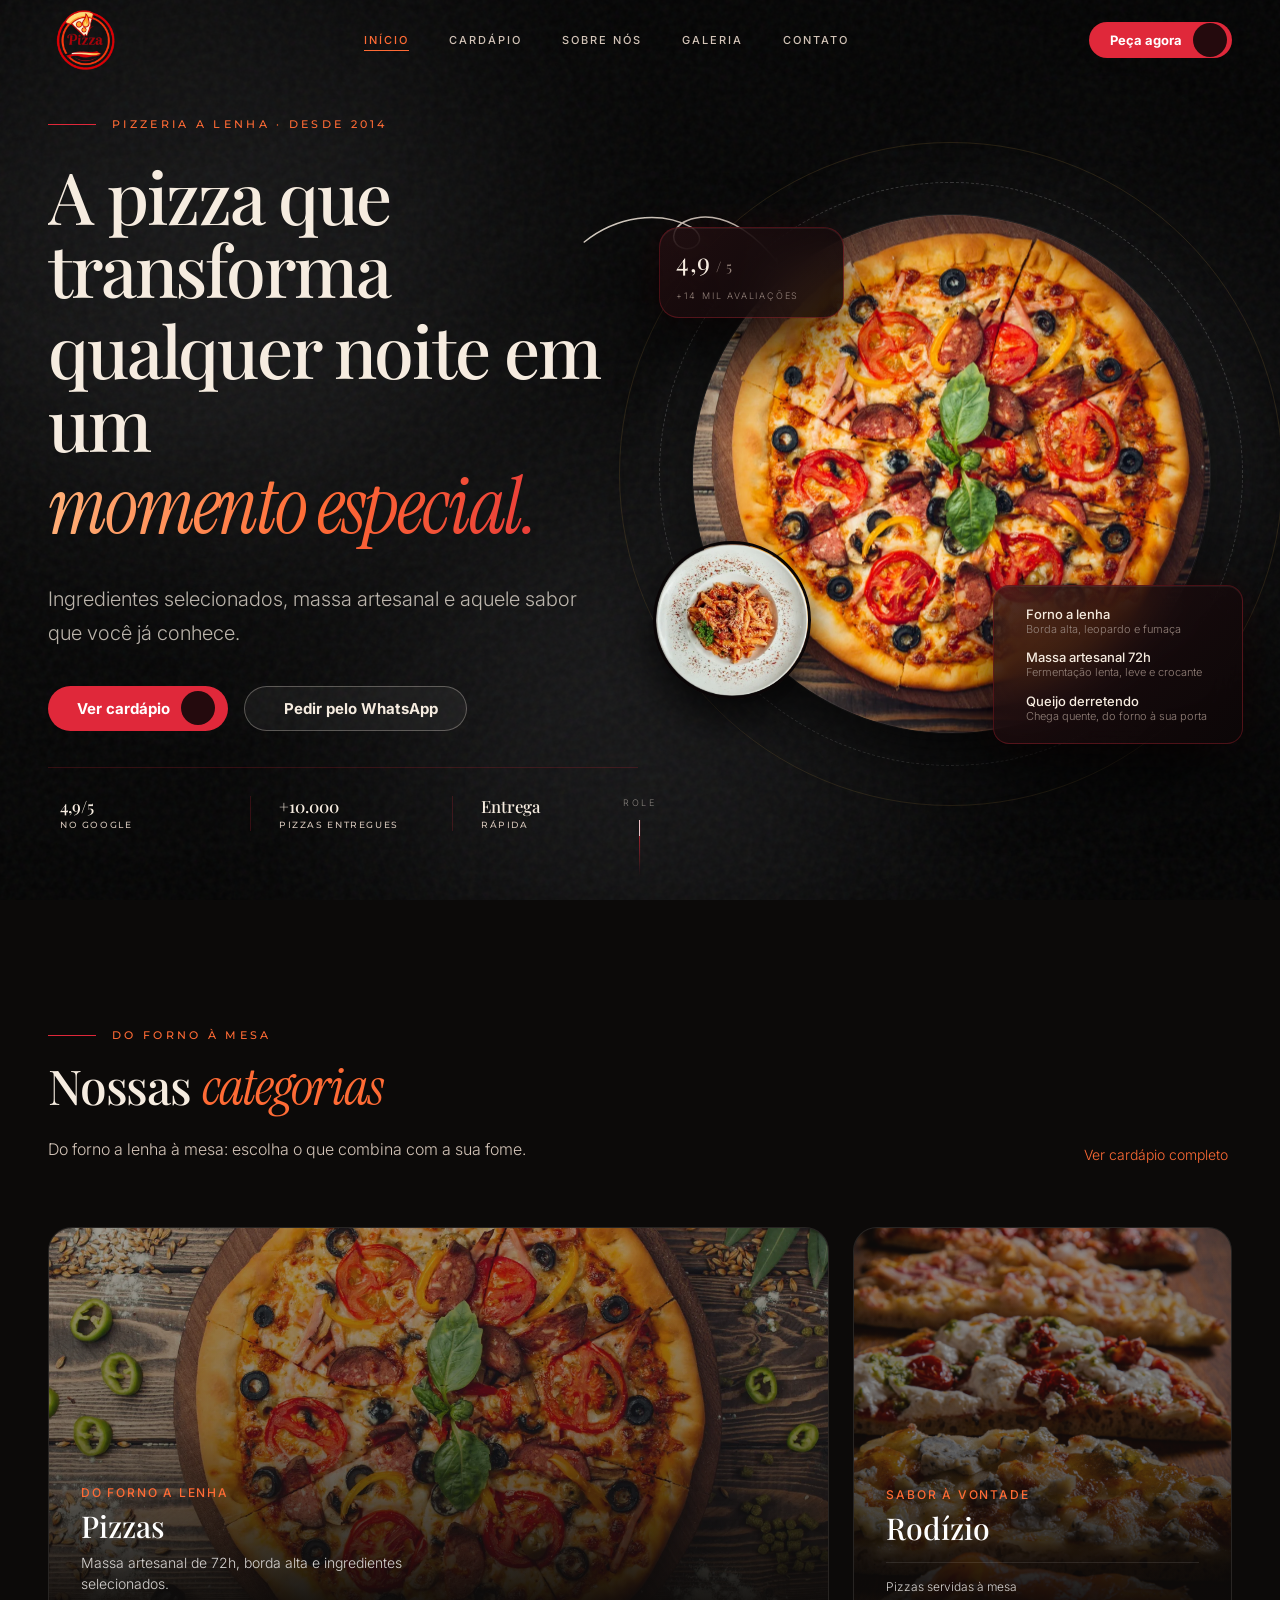
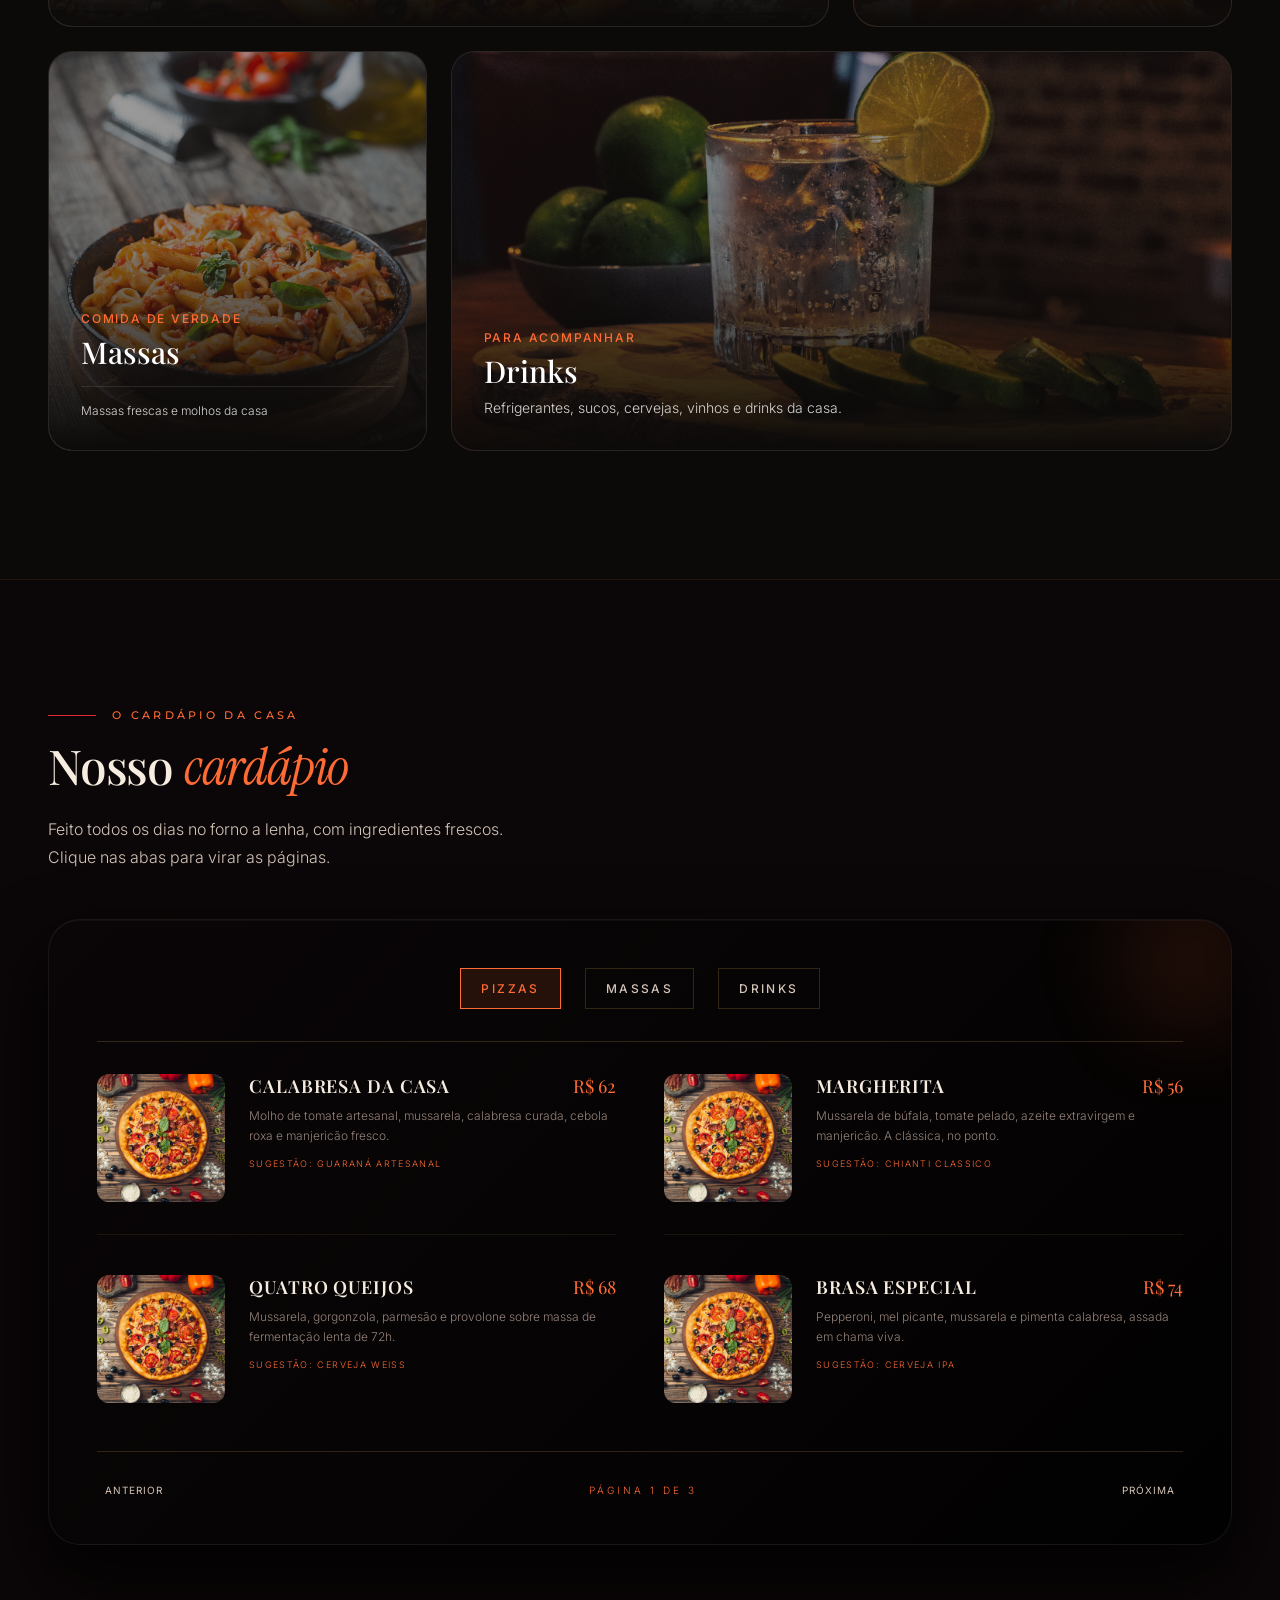
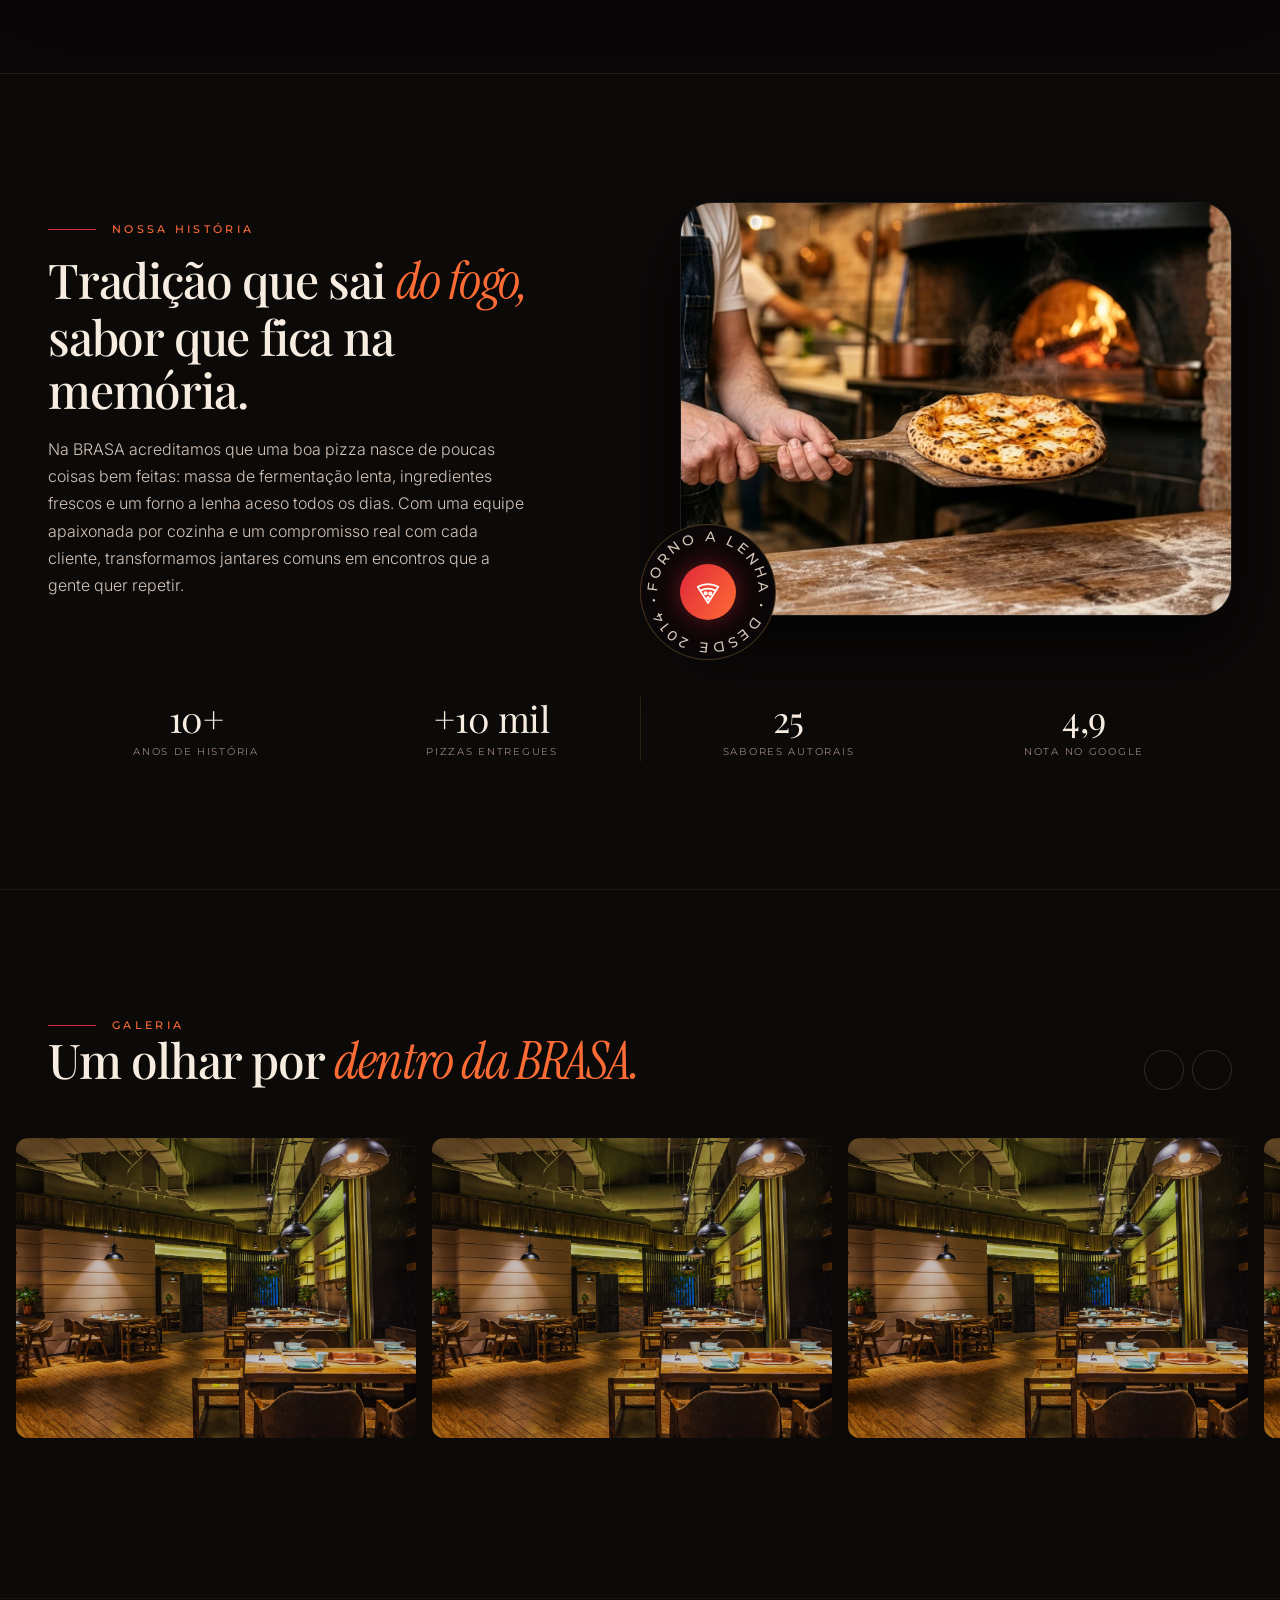
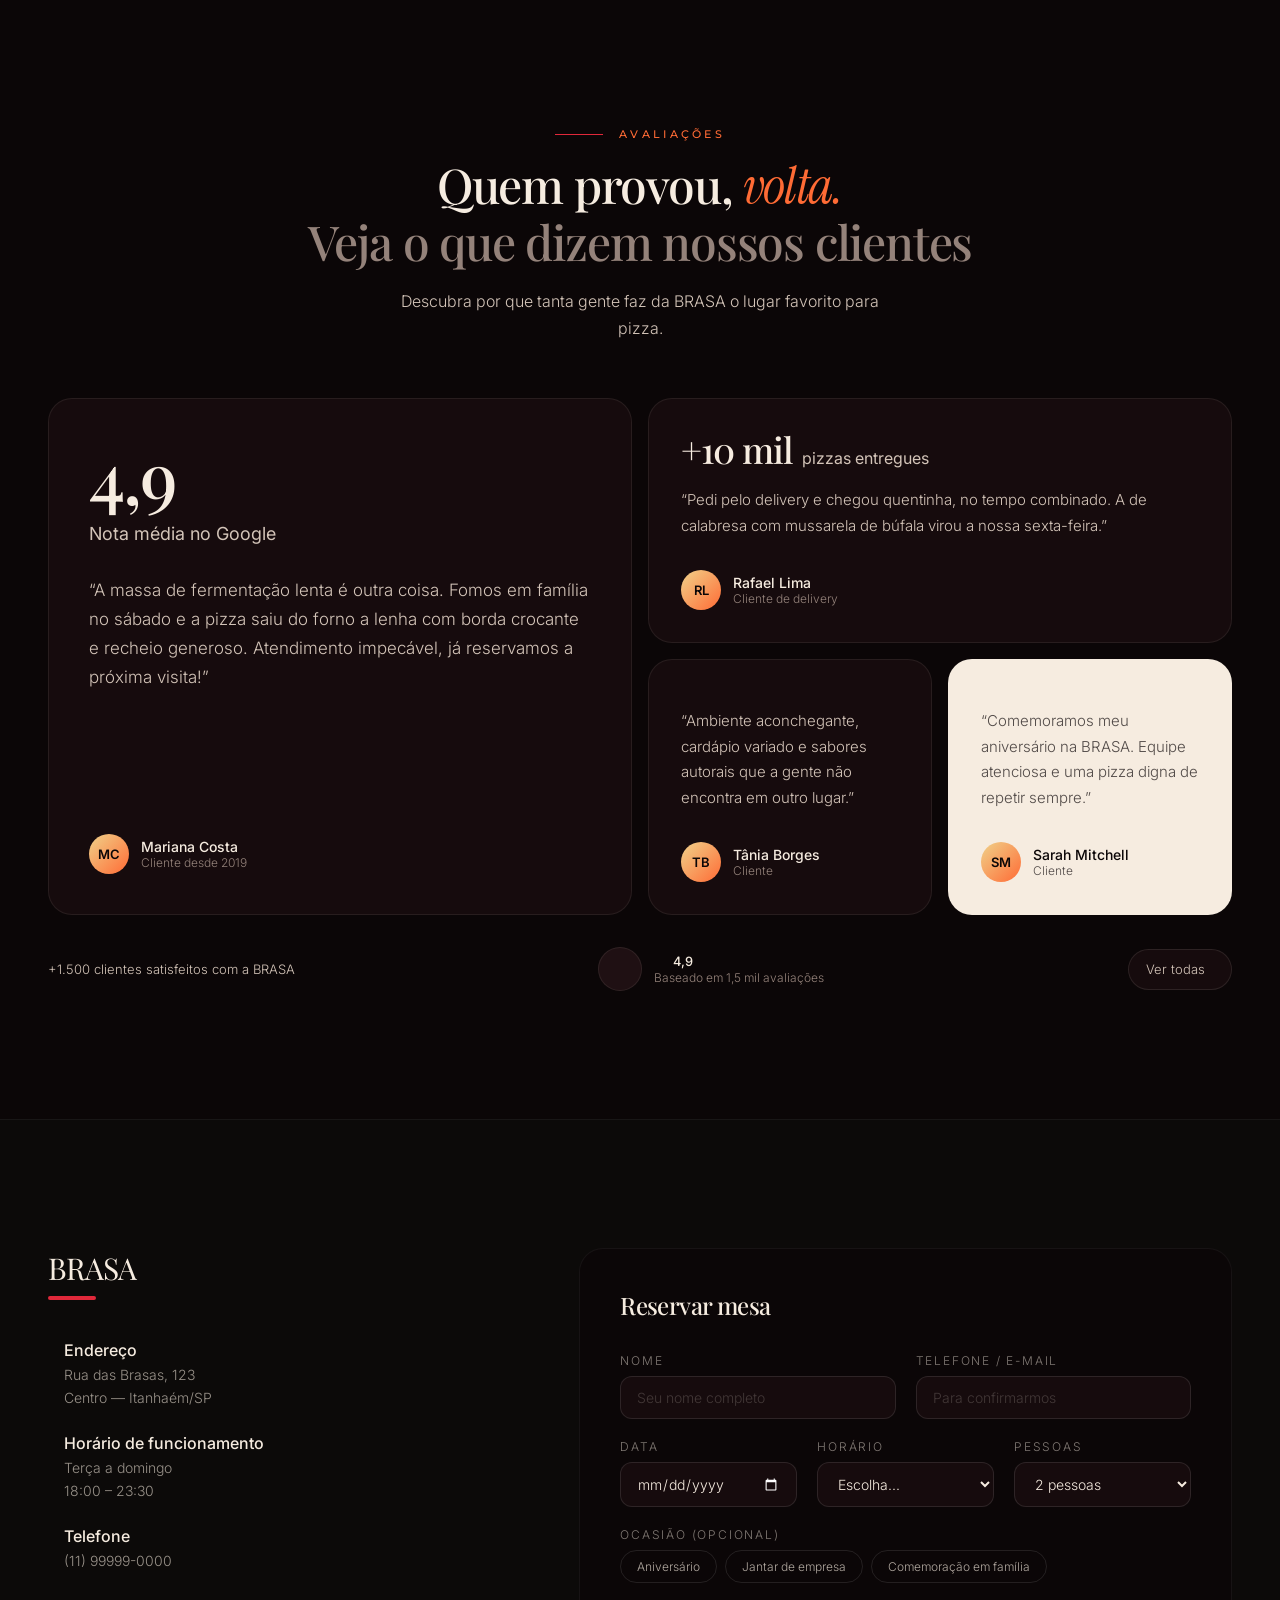
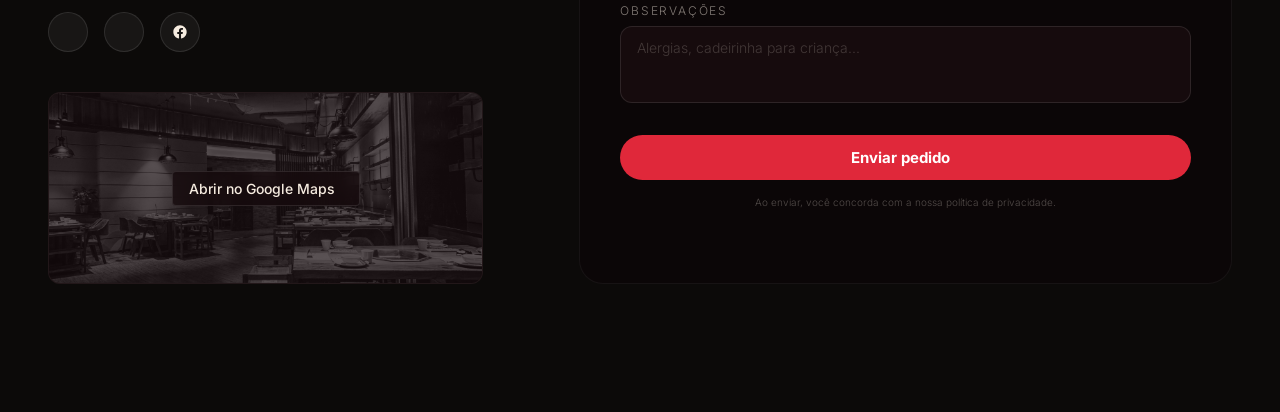
==== commit 40235ae3: "preloader" ====
--- a/index.html
+++ b/index.html
@@ -2208,10 +2208,72 @@
                 opacity: 1
             }
         }
+
+        /* ===== PRELOADER ===== */
+        #preloader {
+            position: fixed;
+            inset: 0;
+            z-index: 9999;
+            background: #000;
+            display: flex;
+            flex-direction: column;
+            align-items: center;
+            justify-content: center;
+            gap: 2.25rem;
+            transition: opacity .7s ease, visibility .7s ease
+        }
+
+        #preloader.done {
+            opacity: 0;
+            visibility: hidden
+        }
+
+        #preloader img {
+            width: clamp(96px, 16vw, 150px);
+            height: auto;
+            animation: preIn .9s var(--ease-luxe) both
+        }
+
+        .pre-bar {
+            width: clamp(140px, 22vw, 220px);
+            height: 2px;
+            border-radius: 2px;
+            background: rgba(246, 236, 224, .14);
+            overflow: hidden
+        }
+
+        .pre-bar i {
+            display: block;
+            height: 100%;
+            width: 100%;
+            background: rgb(var(--brasa));
+            transform: scaleX(0);
+            transform-origin: left;
+            transition: transform .35s ease-out
+        }
+
+        @keyframes preIn {
+            from {
+                opacity: 0;
+                transform: scale(.92)
+            }
+        }
+
+        html.preloading,
+        html.preloading body {
+            overflow: hidden
+        }
     </style>
+    <script>document.documentElement.classList.add('preloading')</script>
 </head>
 
 <body>
+
+    <!-- PRELOADER -->
+    <div id="preloader" role="status" aria-label="Carregando">
+        <img src="assets/img/Log.png" alt="Logo" />
+        <div class="pre-bar"><i id="pre-fill"></i></div>
+    </div>
 
     <svg width="0" height="0" style="position:absolute" aria-hidden="true">
         <defs>
@@ -2880,6 +2942,25 @@
 
     <script>
         (function () {
+            // preloader
+            var pre = document.getElementById('preloader'), fill = document.getElementById('pre-fill');
+            var p = 0, loaded = false, start = Date.now(), MIN = 3000;
+            function set(v) { p = v; fill.style.transform = 'scaleX(' + v + ')' }
+            var tick = setInterval(function () {
+                if (!loaded && p < .9) set(p + (.9 - p) * .08);
+            }, 100);
+            function finish() {
+                loaded = true; clearInterval(tick); set(1);
+                setTimeout(function () {
+                    pre.classList.add('done');
+                    document.documentElement.classList.remove('preloading');
+                    setTimeout(function () { pre.remove() }, 800);
+                }, 450);
+            }
+            function onLoad() { setTimeout(finish, Math.max(0, MIN - (Date.now() - start))) }
+            if (document.readyState === 'complete') onLoad(); else window.addEventListener('load', onLoad);
+            setTimeout(function () { if (!loaded) finish() }, 8000);
+
             // contato (reserva)
             var rf = document.getElementById('reserva-form'), ok = document.getElementById('form-ok');
             var dt = document.getElementById('f-data');
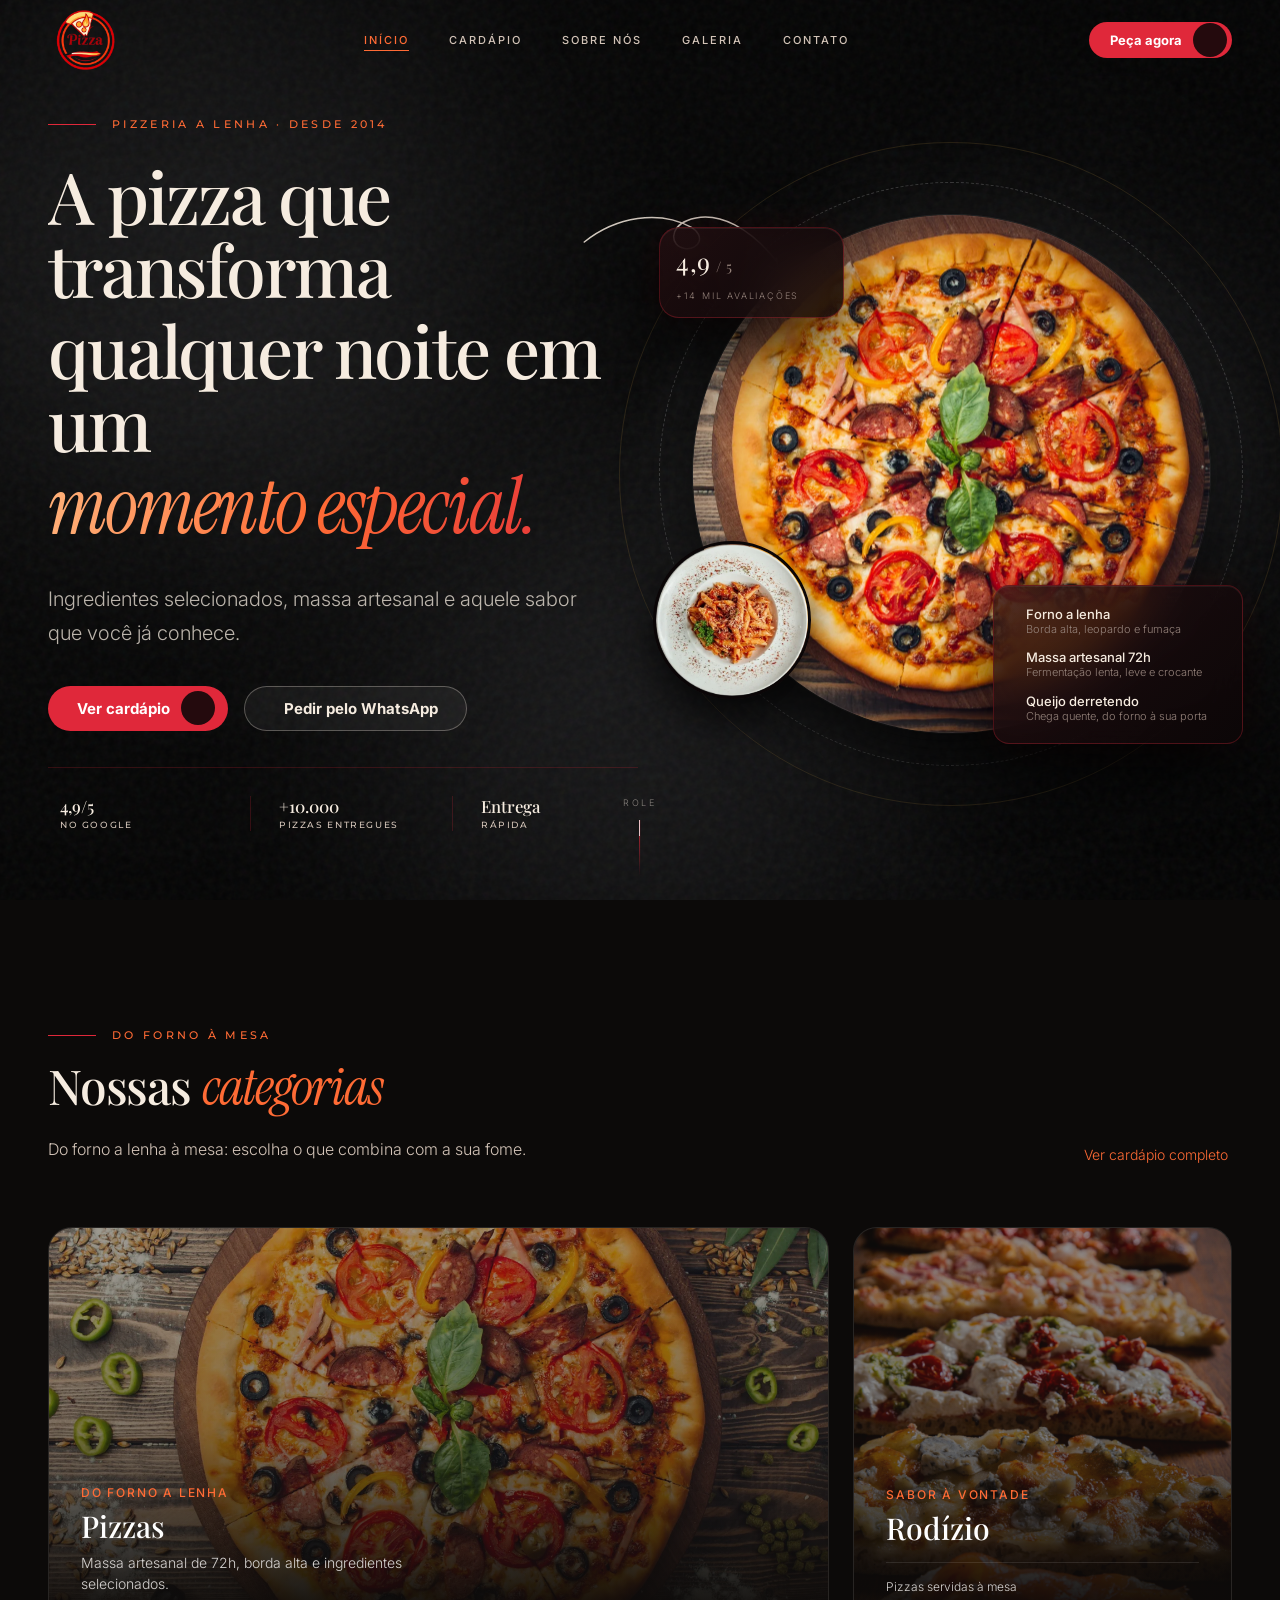
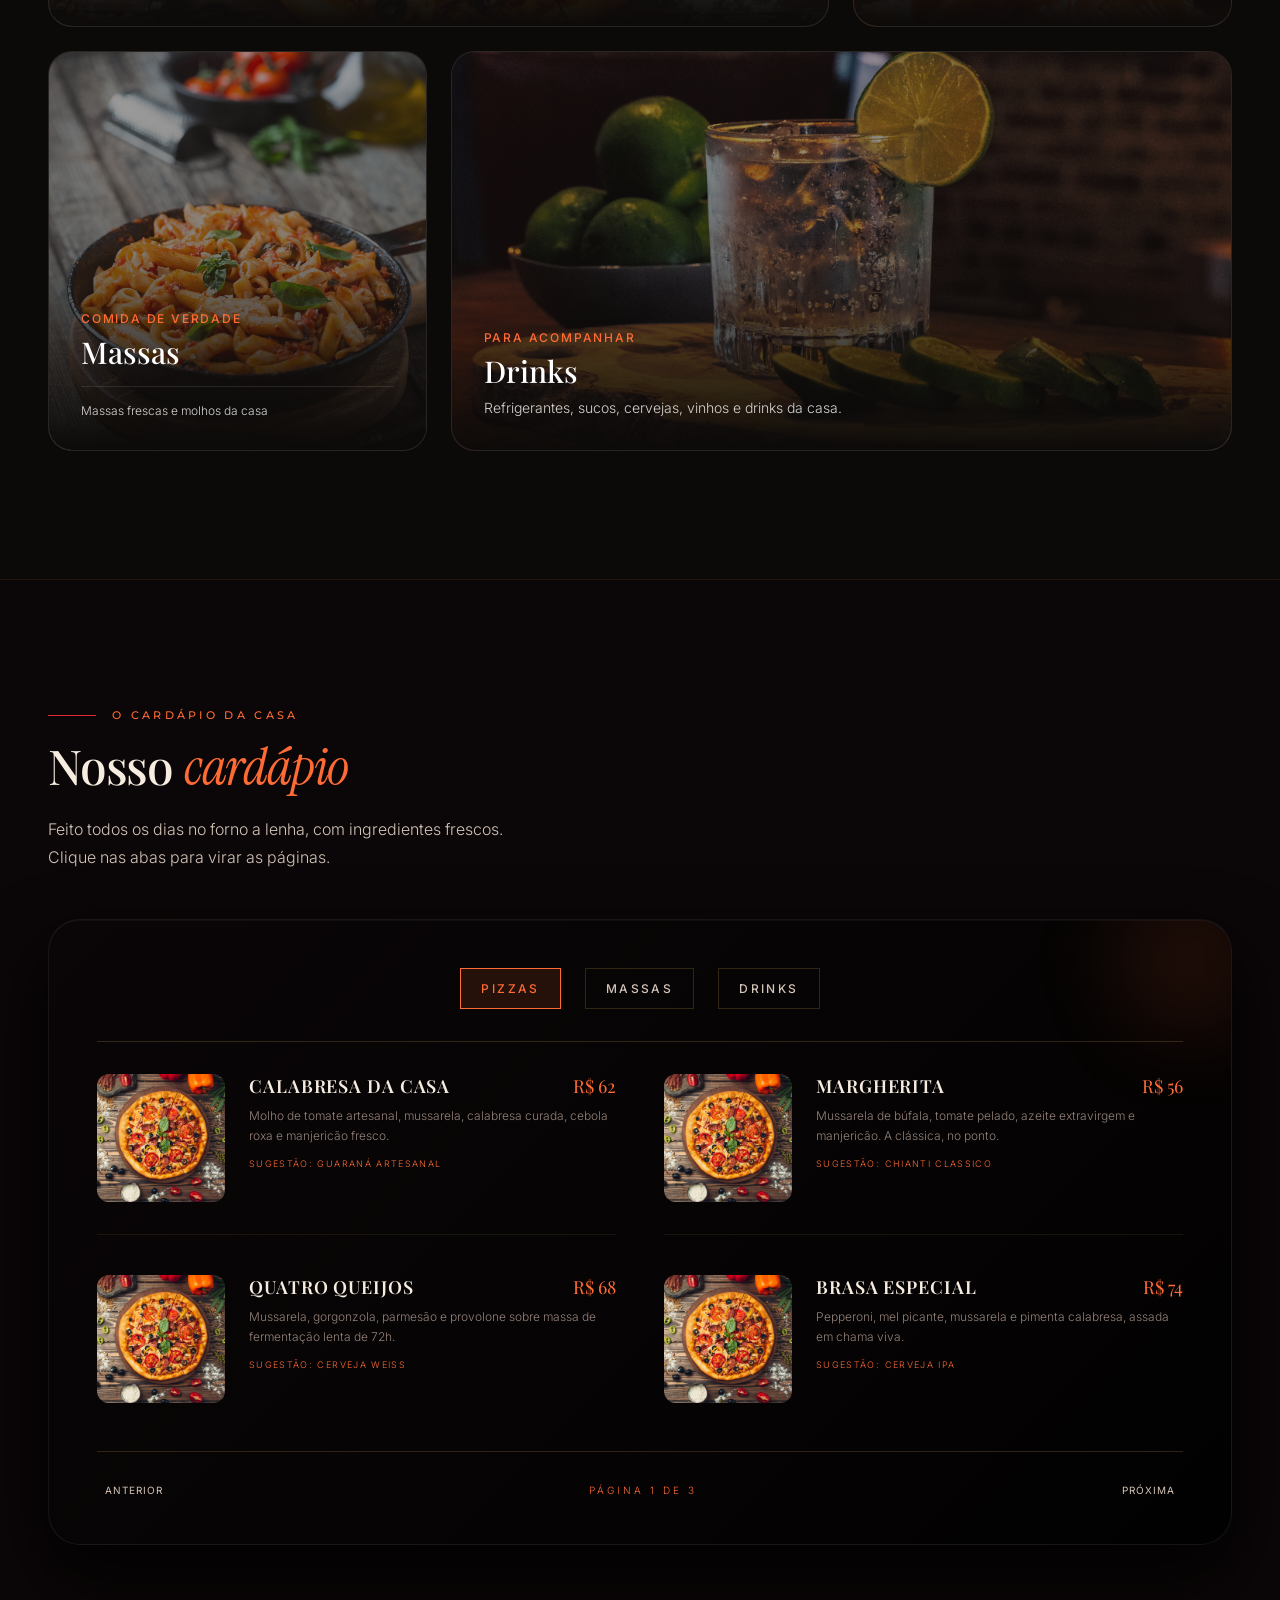
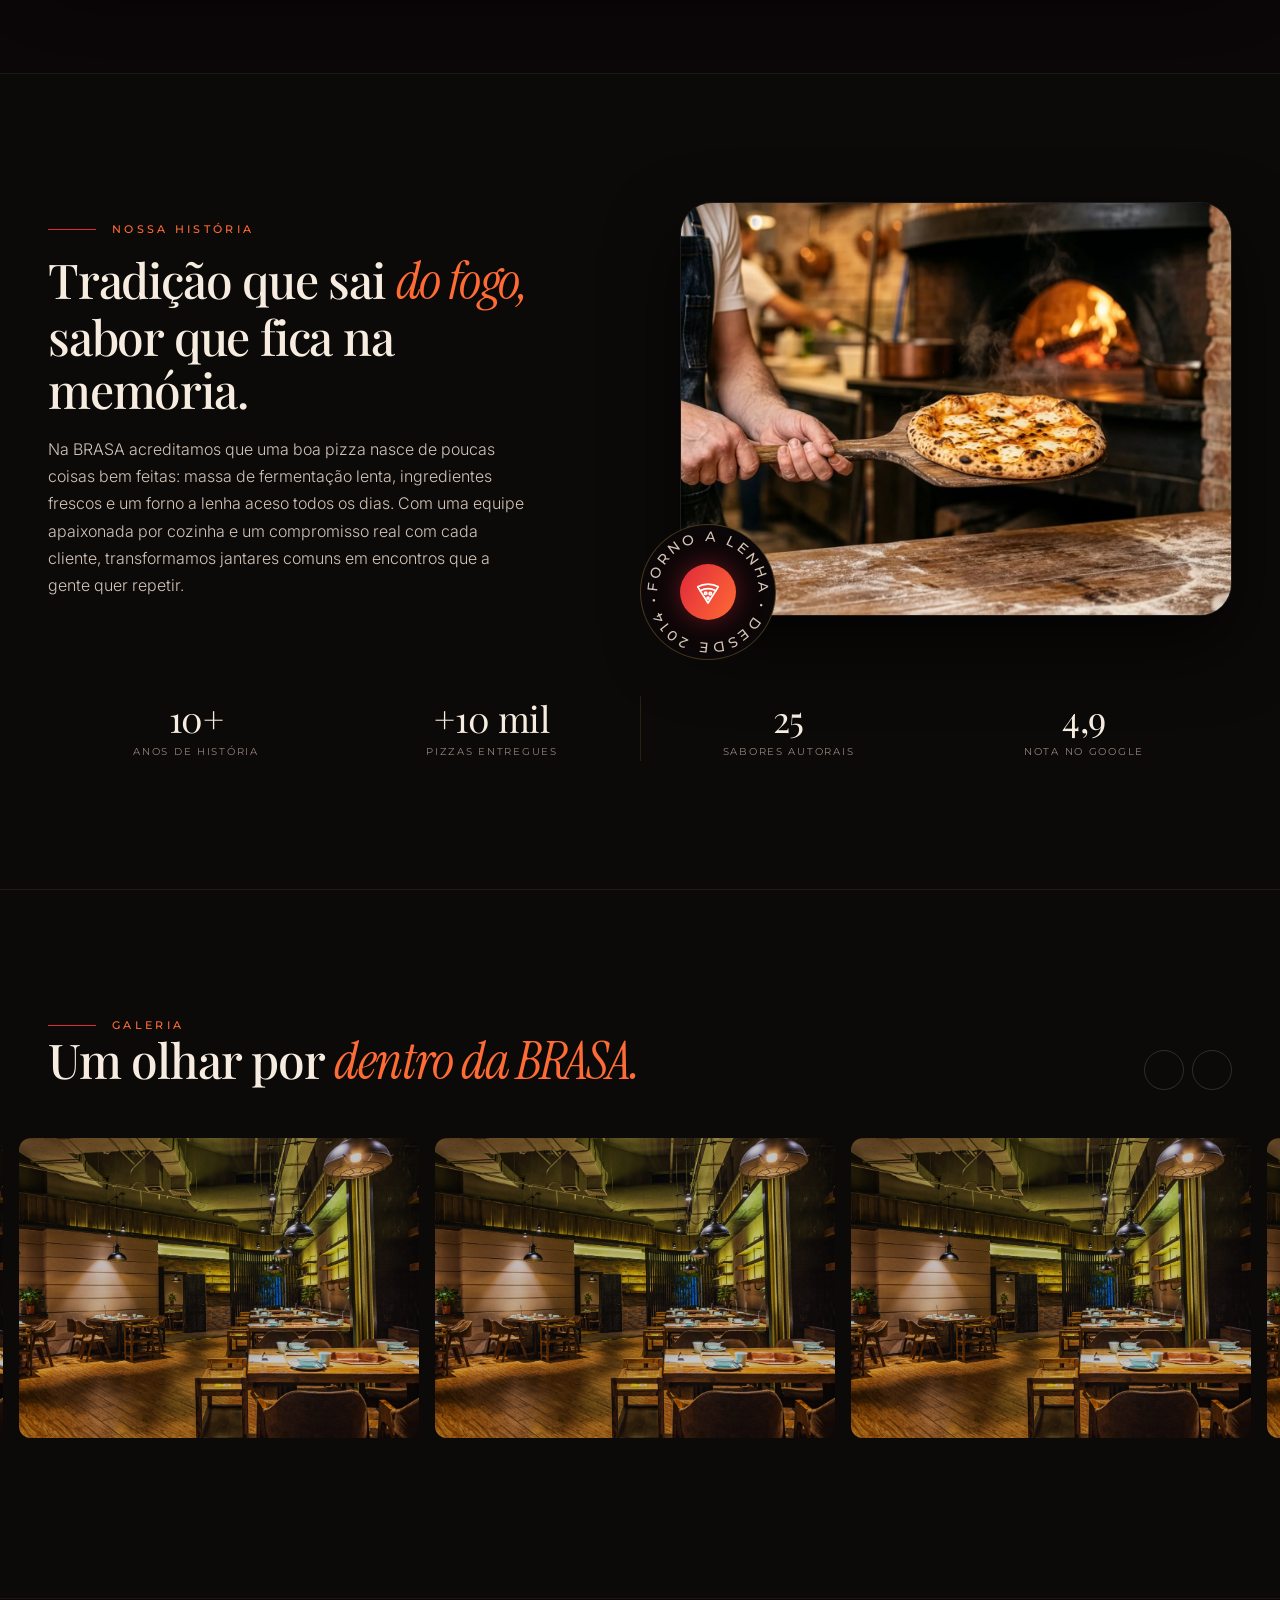
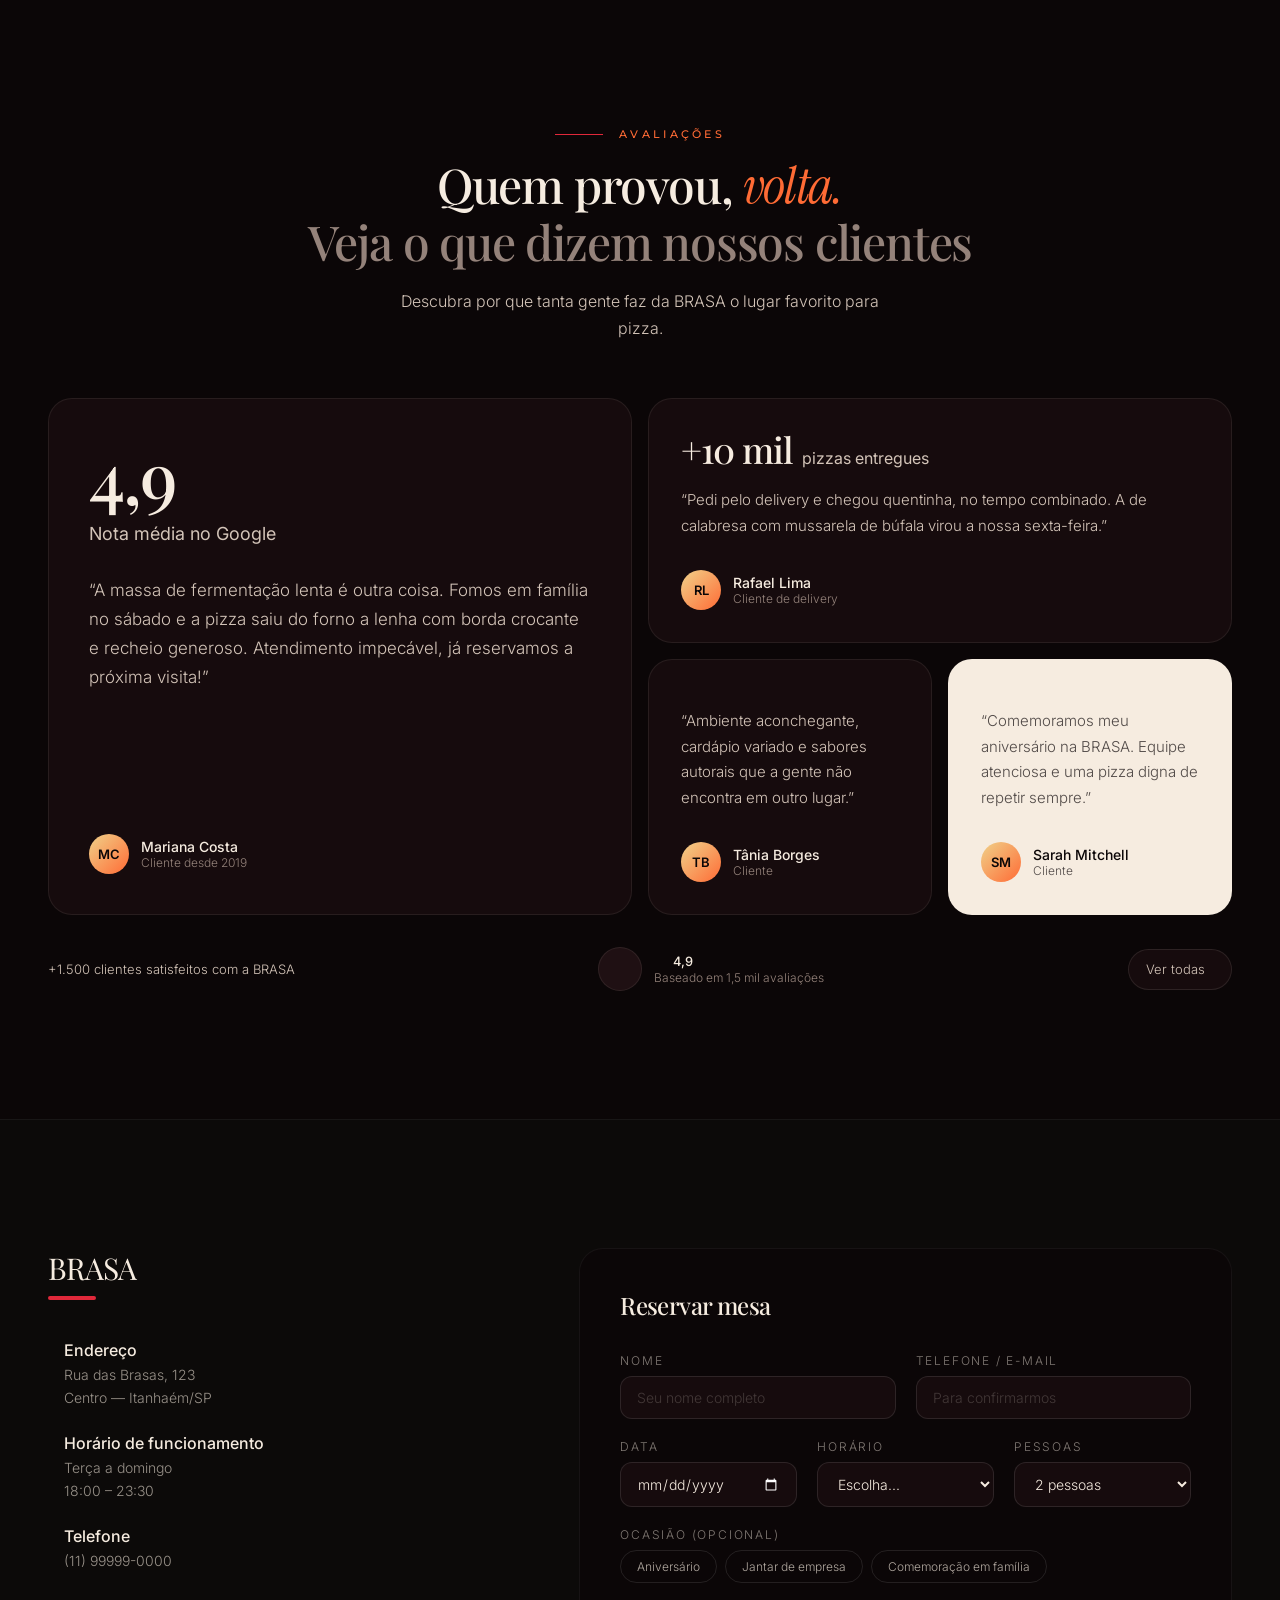
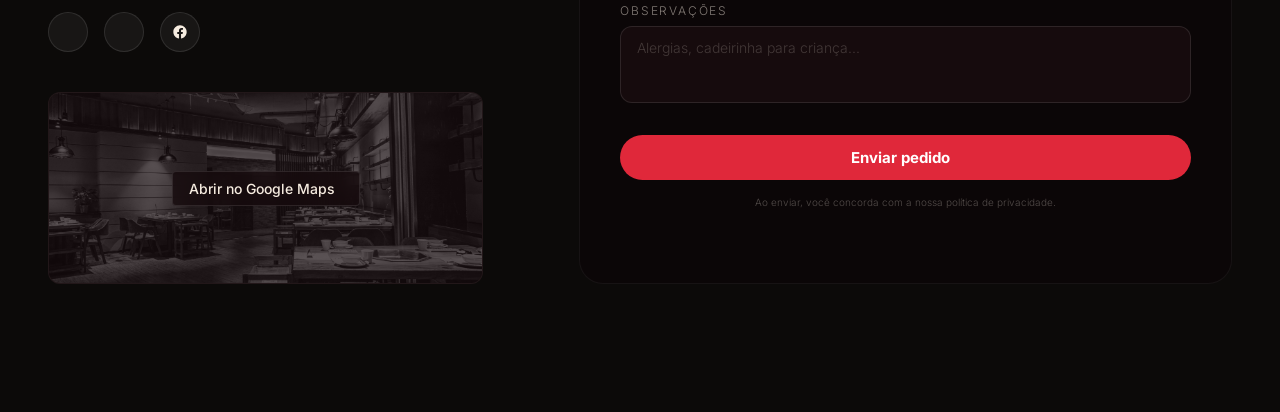
==== commit 7f09751c: "logo favicon" ====
--- a/index.html
+++ b/index.html
@@ -8,6 +8,8 @@
     <meta name="description"
         content="A pizza que transforma qualquer noite em um momento especial. Massa artesanal, ingredientes selecionados e entrega rápida." />
     <meta name="theme-color" content="#0B0607" />
+    <link rel="icon" type="image/png" href="assets/img/Log.png" />
+    <link rel="apple-touch-icon" href="assets/img/Log.png" />
     <link rel="preconnect" href="https://fonts.googleapis.com" />
     <link rel="preconnect" href="https://fonts.gstatic.com" crossorigin />
     <link
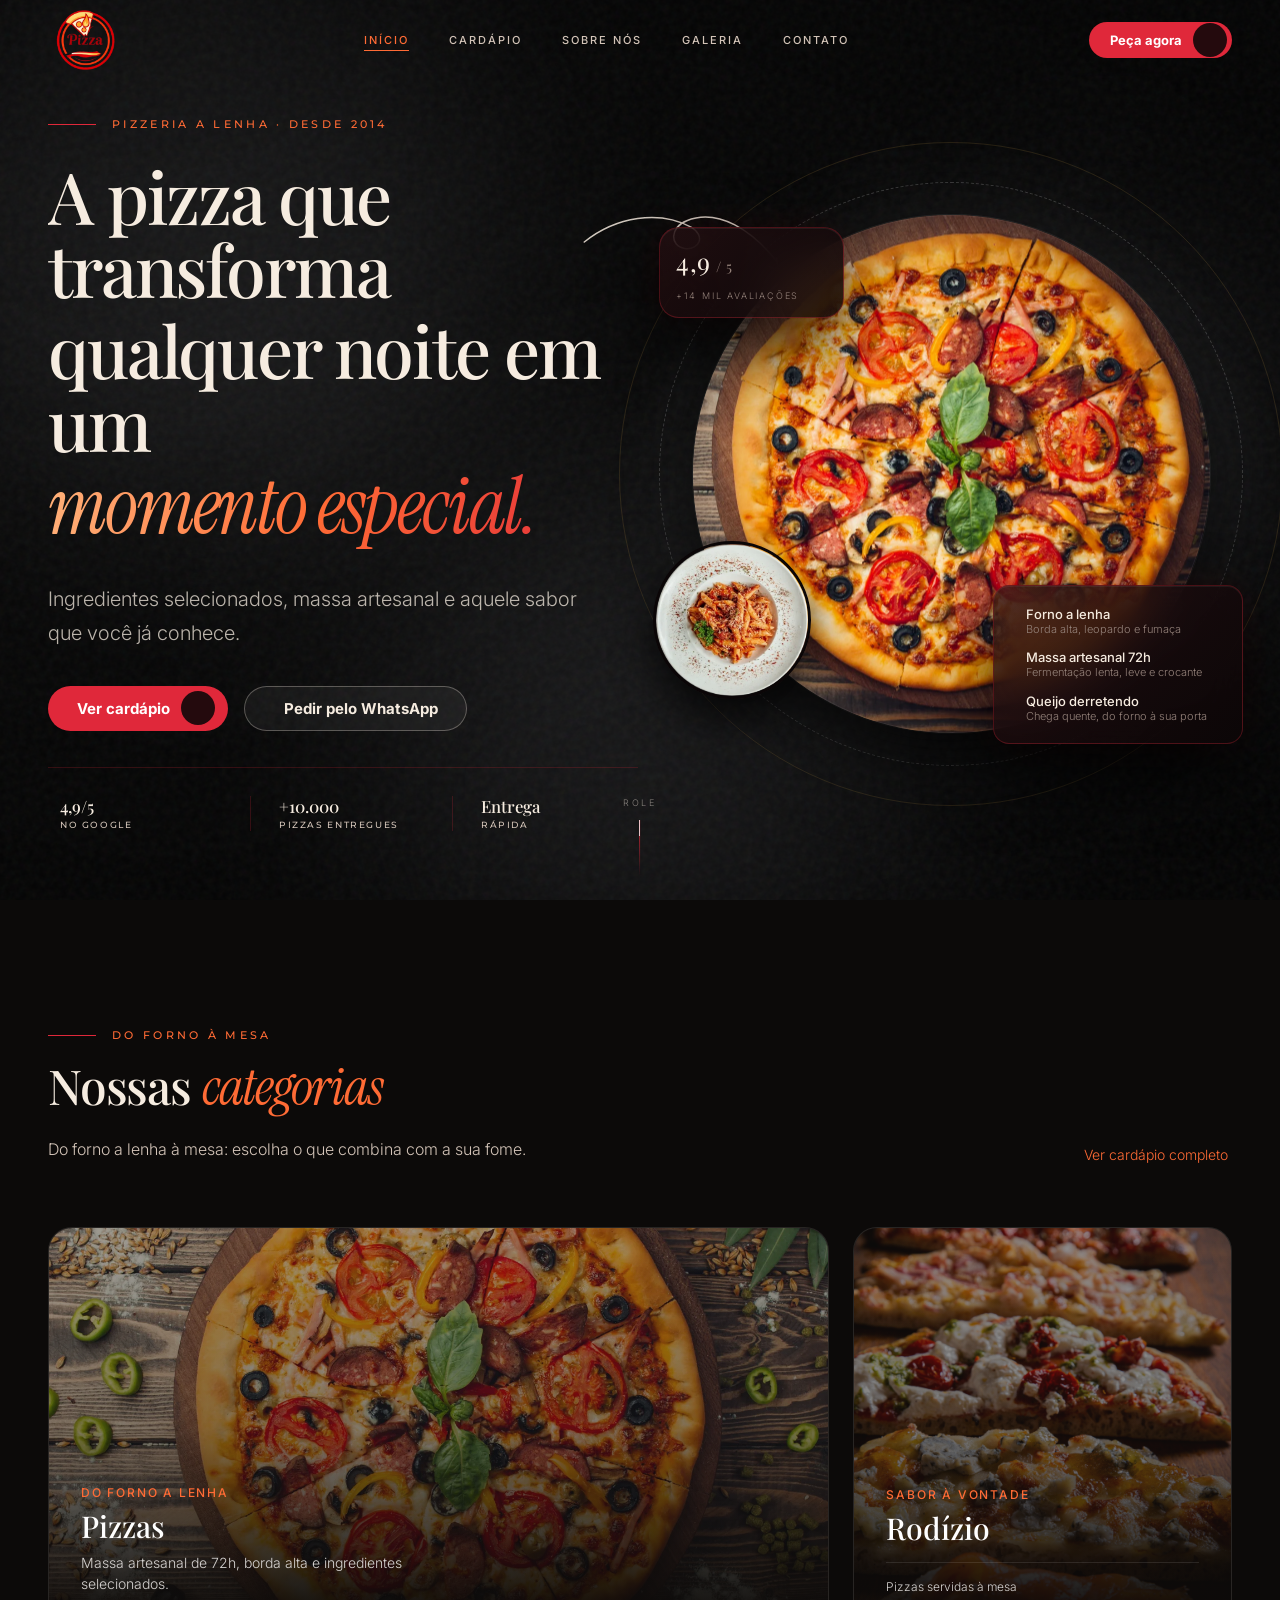
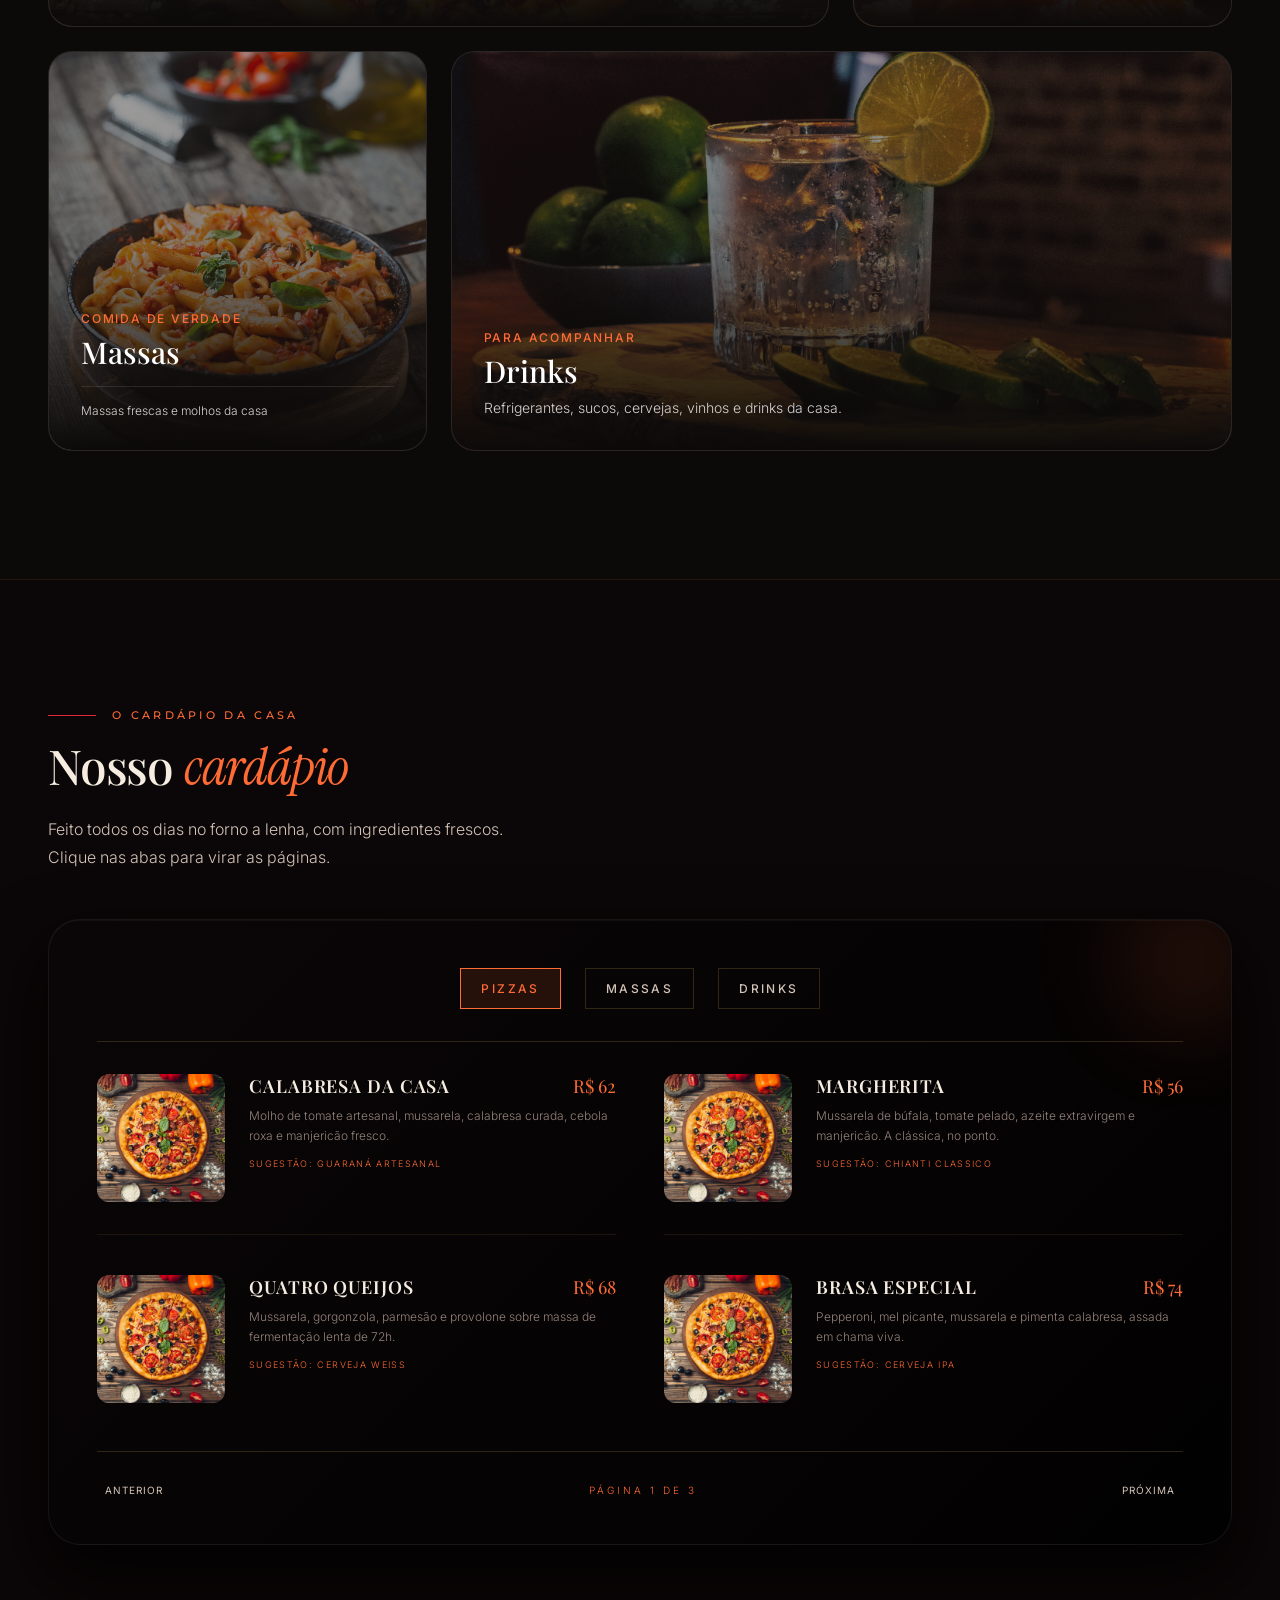
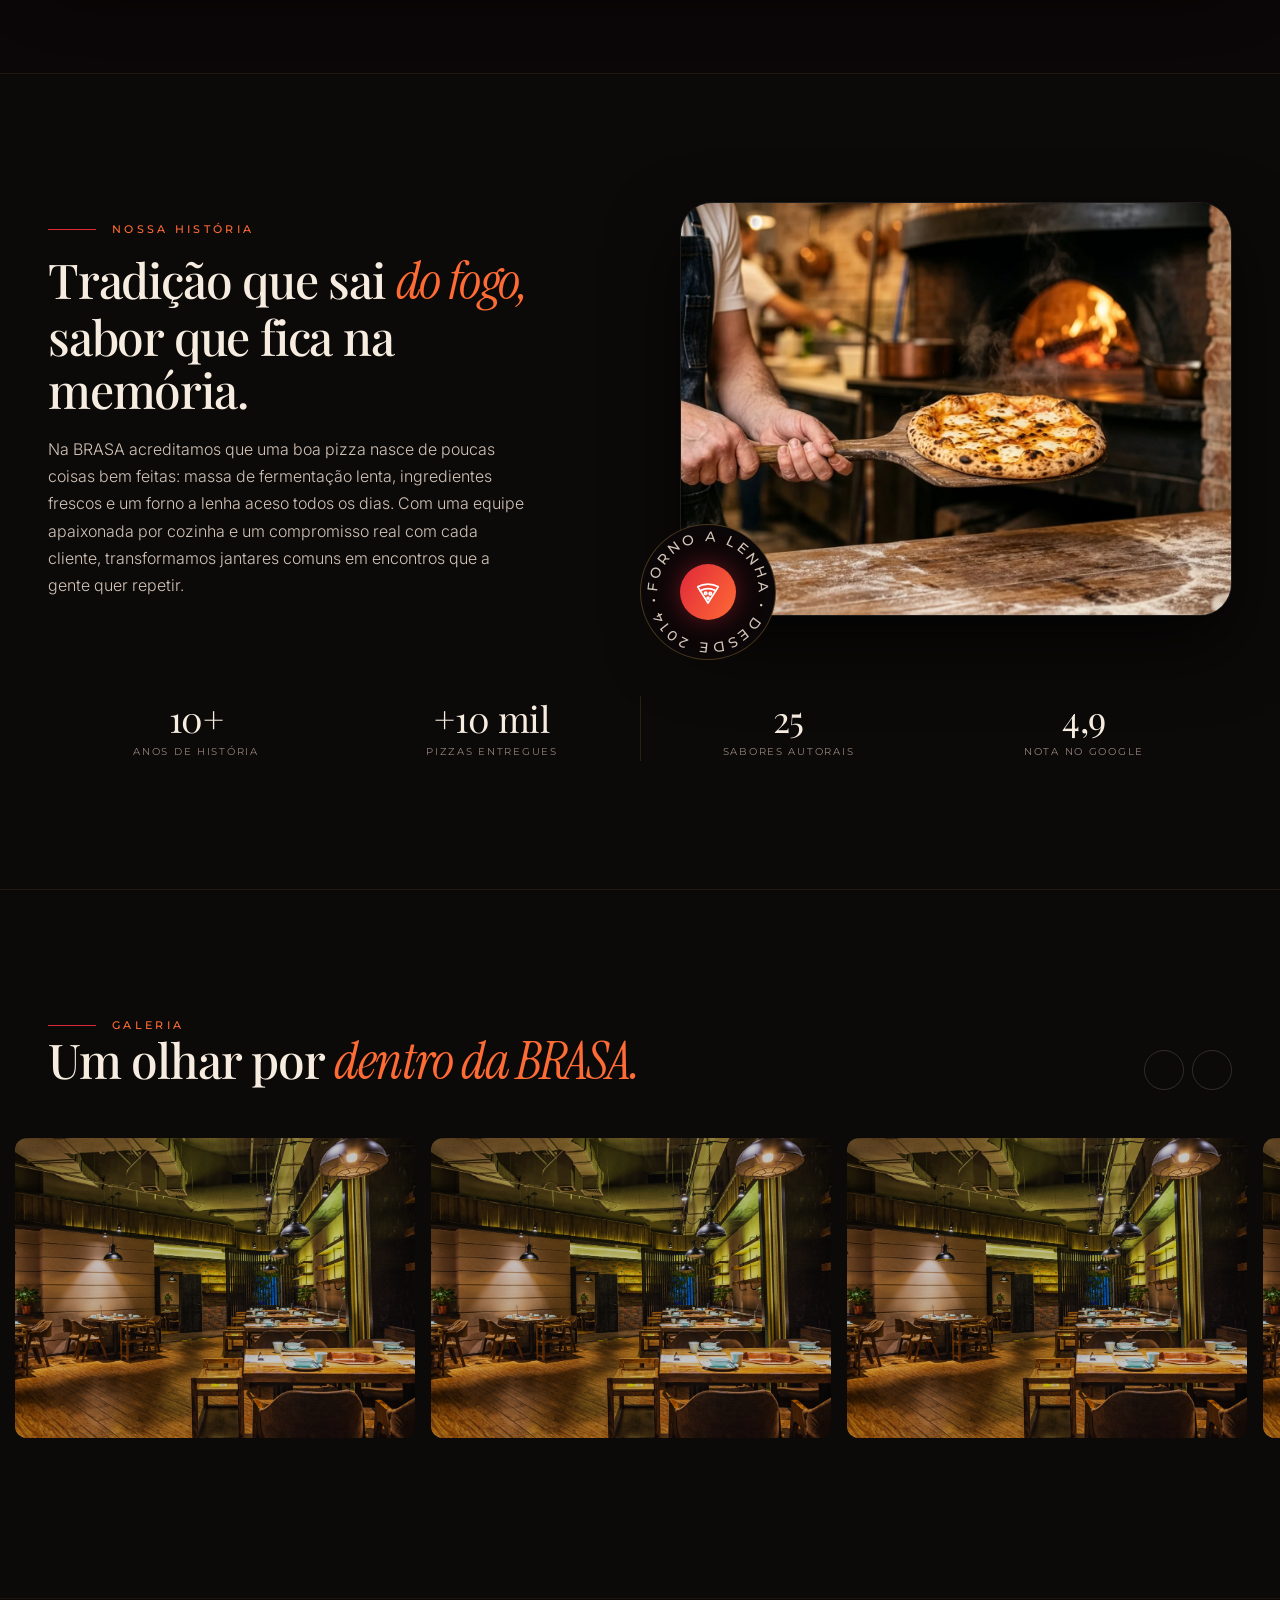
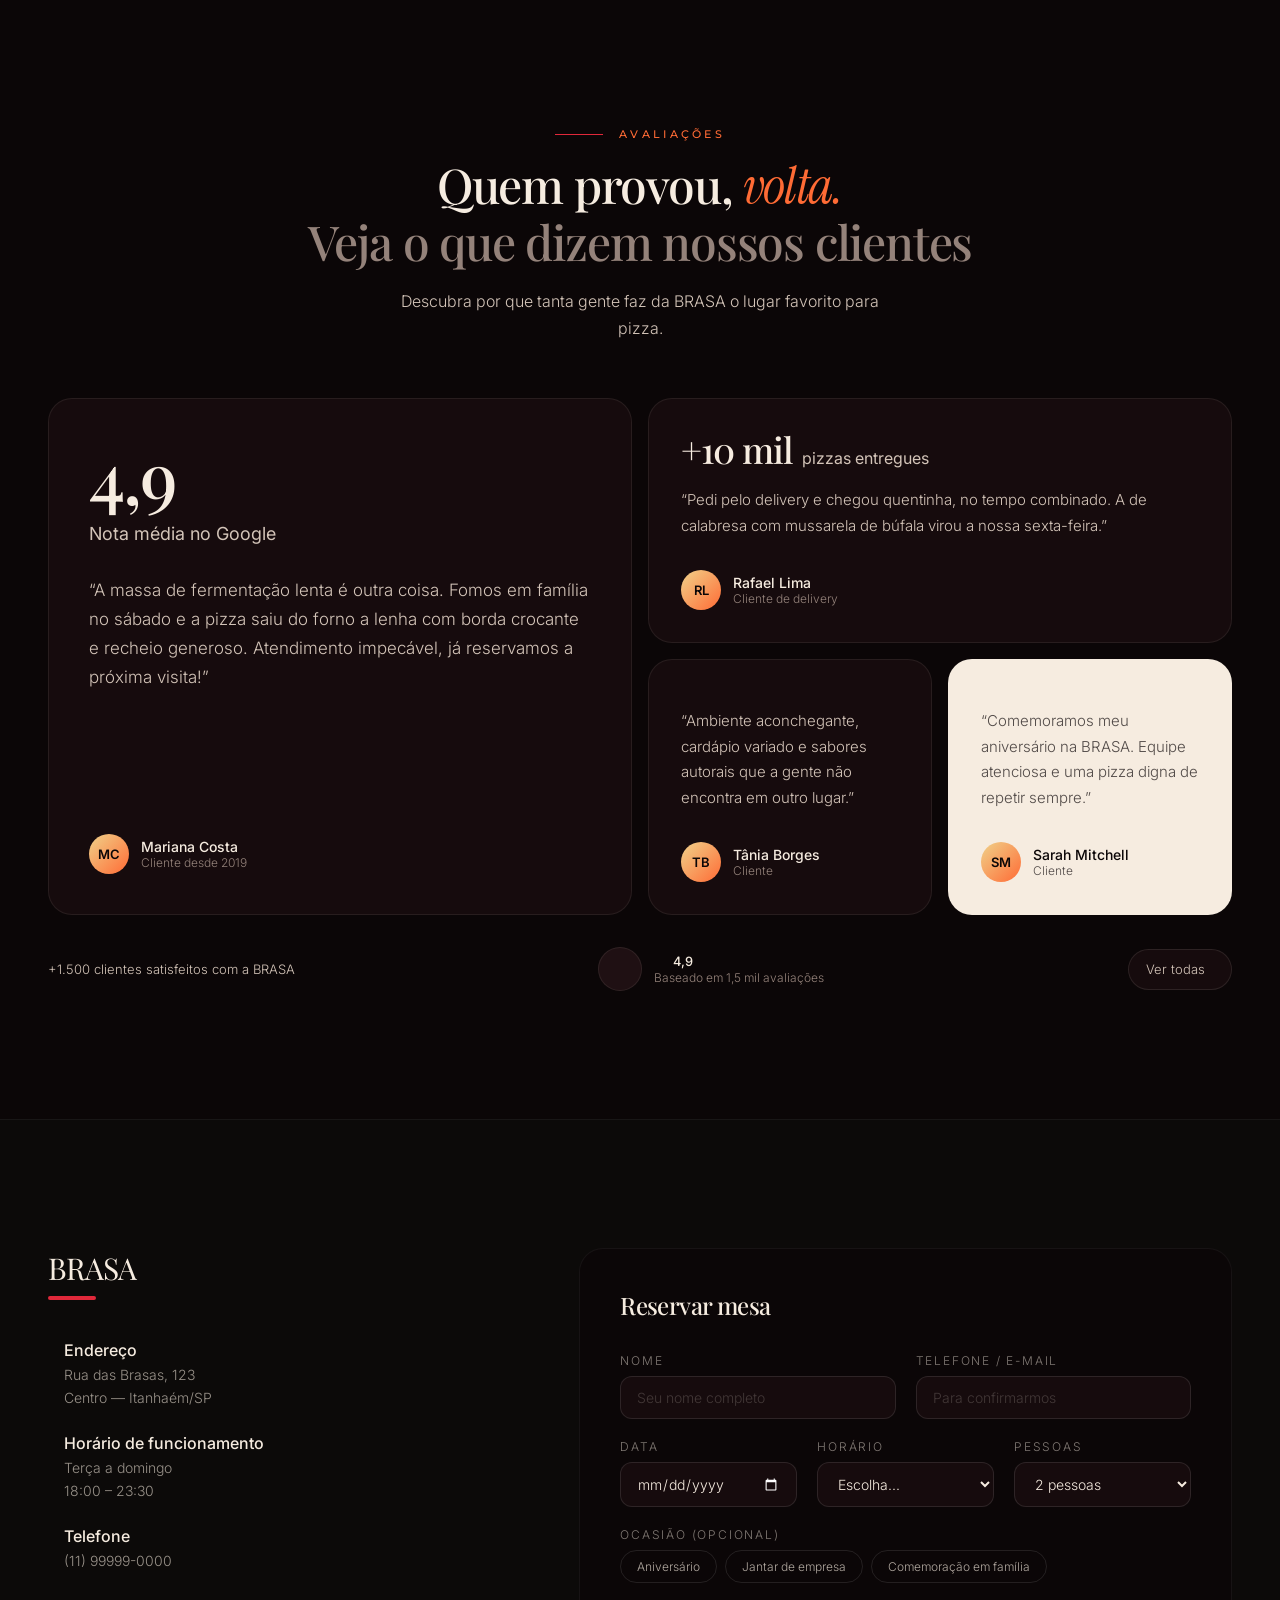
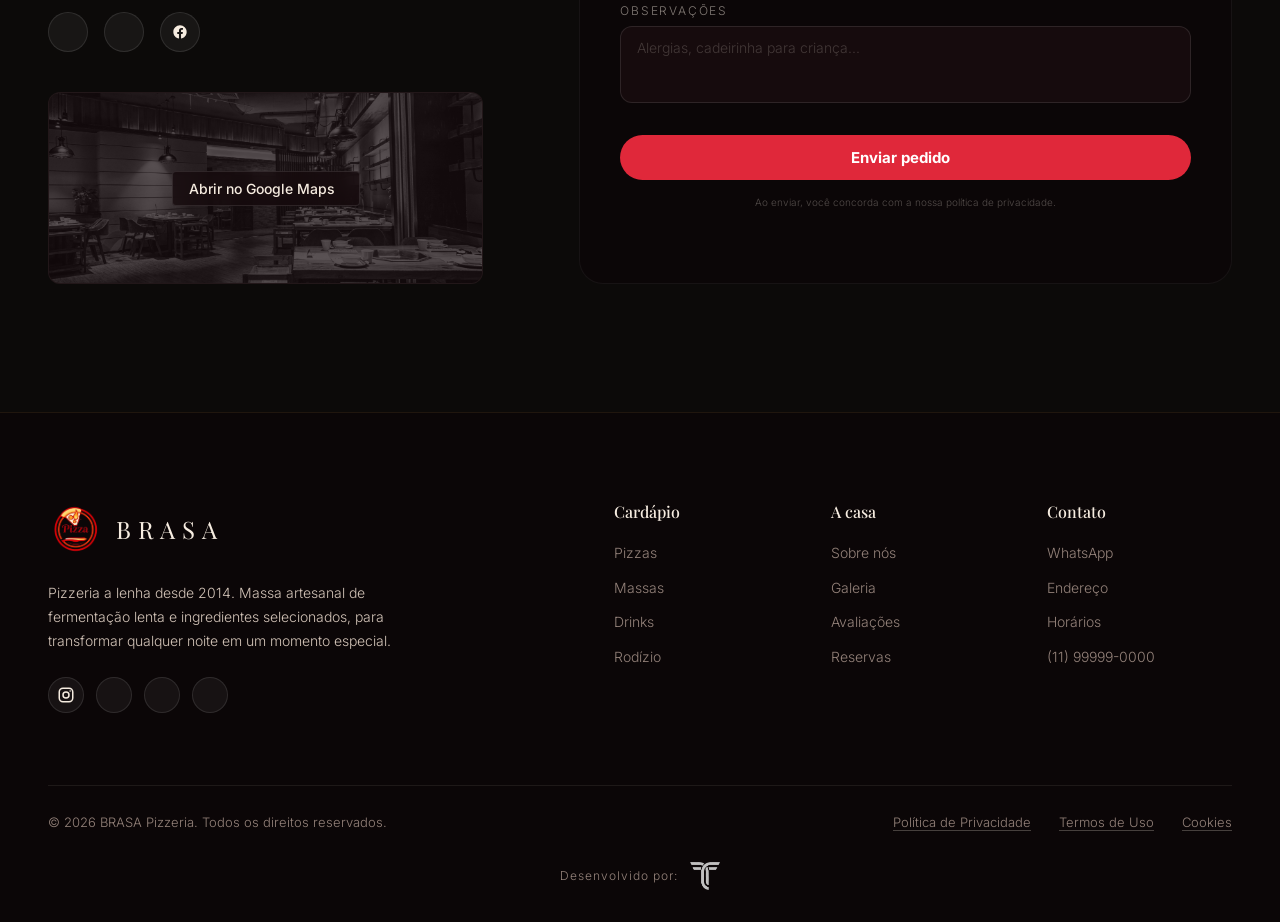
==== commit 71a09520: "rodape" ====
--- a/index.html
+++ b/index.html
@@ -2208,6 +2208,174 @@
             .fade {
                 transform: none;
                 opacity: 1
+            }
+        }
+
+        /* ===== FOOTER ===== */
+        .footer {
+            background: rgb(var(--charcoal));
+            border-top: 1px solid rgba(216, 169, 79, .1);
+            padding: clamp(4rem, 7vw, 5.5rem) 0 2rem
+        }
+
+        .footer-top {
+            display: grid;
+            grid-template-columns: 1fr;
+            gap: 3rem
+        }
+
+        .footer-brand {
+            max-width: 22rem
+        }
+
+        .footer-logo {
+            display: inline-flex;
+            align-items: center;
+            gap: .75rem;
+            font-family: 'Playfair Display', serif;
+            font-size: 1.5rem;
+            letter-spacing: .28em;
+            text-transform: uppercase
+        }
+
+        .footer-logo img {
+            width: 3.5rem;
+            height: 3.5rem
+        }
+
+        .footer-brand p {
+            margin-top: 1.25rem;
+            font-size: .875rem;
+            line-height: 1.7;
+            color: rgb(var(--creamDim))
+        }
+
+        .footer-social {
+            display: flex;
+            gap: .75rem;
+            margin-top: 1.5rem
+        }
+
+        .footer-social a {
+            width: 2.25rem;
+            height: 2.25rem;
+            border-radius: 50%;
+            display: flex;
+            align-items: center;
+            justify-content: center;
+            font-size: 1.1rem;
+            background: rgba(255, 255, 255, .05);
+            border: 1px solid rgba(255, 255, 255, .1);
+            transition: background .3s, border-color .3s
+        }
+
+        .footer-social a:hover {
+            background: rgb(var(--ember));
+            border-color: rgb(var(--ember))
+        }
+
+        .footer-cols {
+            display: grid;
+            grid-template-columns: repeat(2, 1fr);
+            gap: 2.5rem 2rem
+        }
+
+        .footer-col h4 {
+            font-family: 'Playfair Display', serif;
+            font-weight: 500;
+            font-size: 1rem;
+            color: rgb(var(--cream));
+            margin-bottom: 1.25rem
+        }
+
+        .footer-col ul {
+            list-style: none;
+            display: grid;
+            gap: .9rem
+        }
+
+        .footer-col a {
+            font-size: .875rem;
+            color: rgb(var(--muted));
+            transition: color .3s
+        }
+
+        .footer-col a:hover {
+            color: rgb(var(--brasa))
+        }
+
+        .footer-bottom {
+            display: flex;
+            flex-direction: column;
+            gap: 1rem;
+            margin-top: clamp(3rem, 6vw, 4.5rem);
+            padding-top: 1.75rem;
+            border-top: 1px solid rgba(246, 236, 224, .08);
+            font-size: .8125rem;
+            color: rgb(var(--muted))
+        }
+
+        .footer-legal {
+            display: flex;
+            flex-wrap: wrap;
+            gap: .75rem 1.75rem
+        }
+
+        .footer-legal a {
+            text-decoration: underline;
+            text-underline-offset: 3px;
+            text-decoration-color: rgba(246, 236, 224, .25);
+            transition: color .3s, text-decoration-color .3s
+        }
+
+        .footer-legal a:hover {
+            color: rgb(var(--brasa));
+            text-decoration-color: rgb(var(--brasa))
+        }
+
+        .footer-dev {
+            display: flex;
+            align-items: center;
+            justify-content: center;
+            gap: .75rem;
+            margin-top: 2rem;
+            font-size: .75rem;
+            letter-spacing: .08em;
+            color: rgb(var(--muted))
+        }
+
+        .footer-dev a {
+            display: inline-flex;
+            opacity: .75;
+            transition: opacity .3s, transform .3s var(--ease-luxe)
+        }
+
+        .footer-dev a:hover {
+            opacity: 1;
+            transform: scale(1.06)
+        }
+
+        .footer-dev img {
+            height: 1.75rem;
+            width: auto
+        }
+
+        @media(min-width:640px) {
+            .footer-cols {
+                grid-template-columns: repeat(3, 1fr)
+            }
+        }
+
+        @media(min-width:900px) {
+            .footer-top {
+                grid-template-columns: 1.1fr 1.4fr;
+                gap: 5rem
+            }
+
+            .footer-bottom {
+                flex-direction: row;
+                justify-content: space-between;
+                align-items: center
             }
         }
 
@@ -2942,6 +3110,80 @@
         </div>
     </section>
 
+    <!-- FOOTER -->
+    <footer class="footer">
+        <div class="container">
+            <div class="footer-top">
+                <div class="footer-brand">
+                    <a href="#hero" class="footer-logo" aria-label="BRASA — início"><img src="assets/img/Log.png"
+                            alt="" width="56" height="56" />BRASA</a>
+                    <p>Pizzeria a lenha desde 2014. Massa artesanal de fermentação lenta e ingredientes selecionados,
+                        para transformar qualquer noite em um momento especial.</p>
+                    <div class="footer-social">
+                        <a href="#" aria-label="Instagram"><svg aria-hidden="true" width="18" height="18"
+                                viewBox="0 0 24 24" fill="none" stroke="currentColor" stroke-width="2"
+                                stroke-linecap="round" stroke-linejoin="round">
+                                <rect x="3" y="3" width="18" height="18" rx="5" />
+                                <circle cx="12" cy="12" r="4" />
+                                <circle cx="17.5" cy="6.5" r="1" fill="currentColor" stroke="none" />
+                            </svg></a>
+                        <a href="#" aria-label="Facebook"><iconify-icon icon="ic:baseline-facebook"></iconify-icon></a>
+                        <a href="https://wa.me/5511940028922" target="_blank" rel="noopener"
+                            aria-label="WhatsApp"><iconify-icon icon="ic:baseline-whatsapp"></iconify-icon></a>
+                        <a href="#contato" aria-label="Localização"><iconify-icon
+                                icon="solar:map-point-linear"></iconify-icon></a>
+                    </div>
+                </div>
+
+                <div class="footer-cols">
+                    <div class="footer-col">
+                        <h4>Cardápio</h4>
+                        <ul>
+                            <li><a href="#cardapio">Pizzas</a></li>
+                            <li><a href="#cardapio">Massas</a></li>
+                            <li><a href="#cardapio">Drinks</a></li>
+                            <li><a href="#categorias">Rodízio</a></li>
+                        </ul>
+                    </div>
+                    <div class="footer-col">
+                        <h4>A casa</h4>
+                        <ul>
+                            <li><a href="#sobre">Sobre nós</a></li>
+                            <li><a href="#galeria">Galeria</a></li>
+                            <li><a href="#avaliacoes">Avaliações</a></li>
+                            <li><a href="#contato">Reservas</a></li>
+                        </ul>
+                    </div>
+                    <div class="footer-col">
+                        <h4>Contato</h4>
+                        <ul>
+                            <li><a href="https://wa.me/5511940028922" target="_blank" rel="noopener">WhatsApp</a></li>
+                            <li><a href="#contato">Endereço</a></li>
+                            <li><a href="#contato">Horários</a></li>
+                            <li><a href="#contato">(11) 99999-0000</a></li>
+                        </ul>
+                    </div>
+                </div>
+            </div>
+
+            <div class="footer-bottom">
+                <span>© 2026 BRASA Pizzeria. Todos os direitos reservados.</span>
+                <div class="footer-legal">
+                    <a href="#">Política de Privacidade</a>
+                    <a href="#">Termos de Uso</a>
+                    <a href="#">Cookies</a>
+                </div>
+            </div>
+
+            <div class="footer-dev">
+                <span>Desenvolvido por:</span>
+                <a href="https://agenciatrius.com.br" target="_blank" rel="noopener" aria-label="Agência Trius">
+                    <img src="assets/img/logoTrius.png" alt="Trius" />
+                </a>
+            </div>
+        </div>
+    </footer>
+
     <script>
         (function () {
             // preloader
